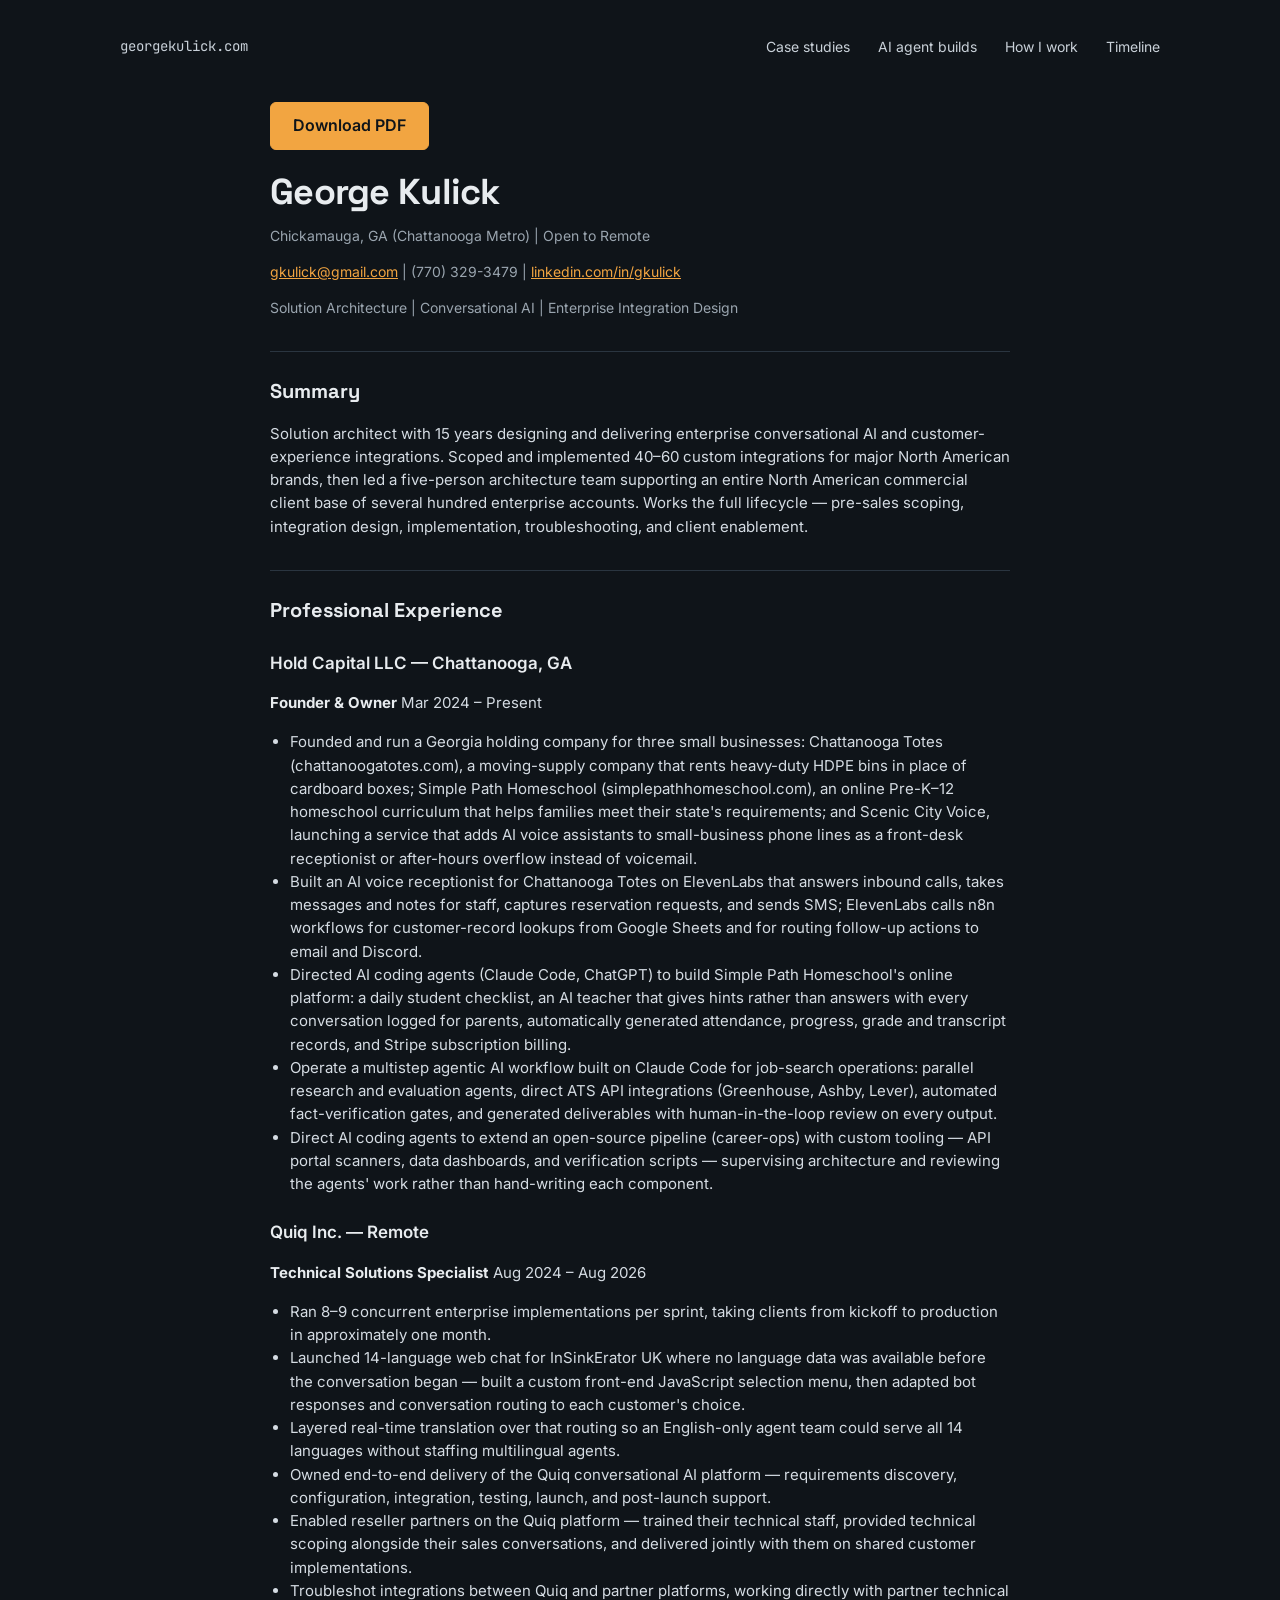
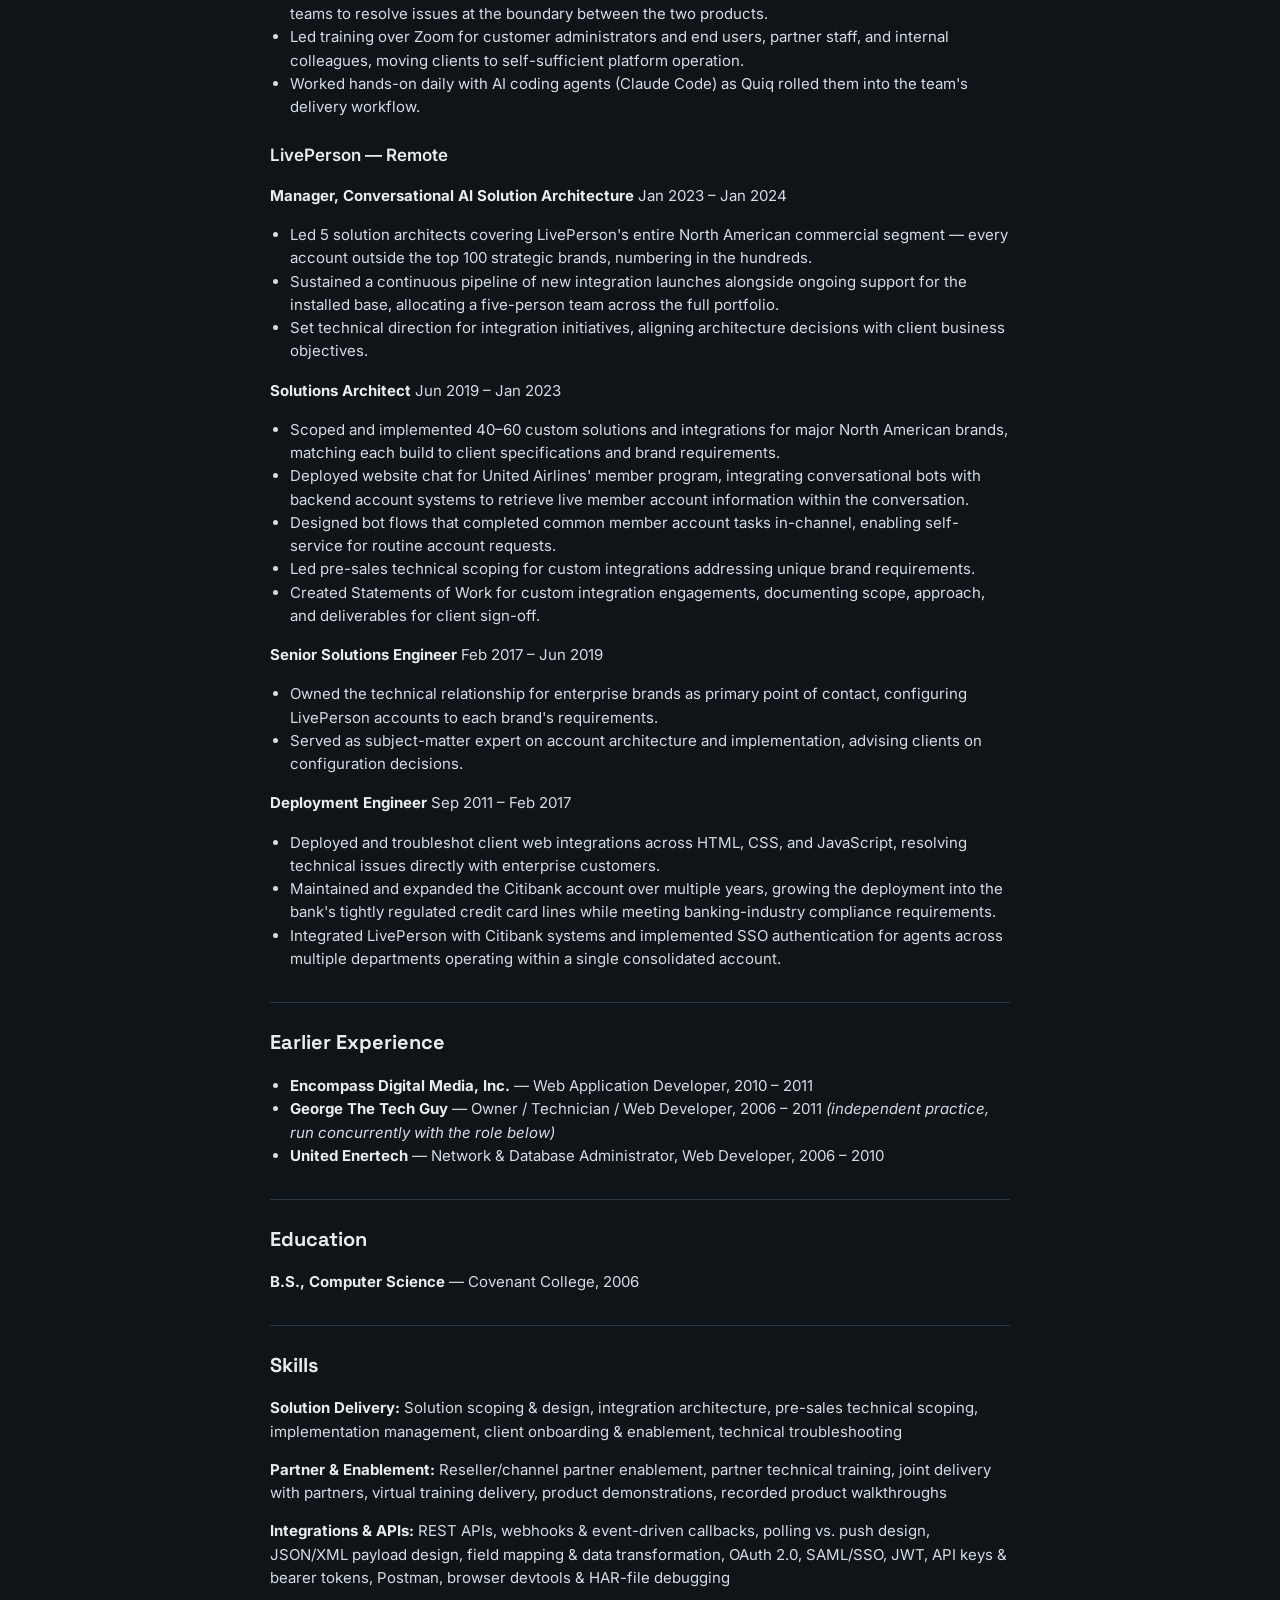
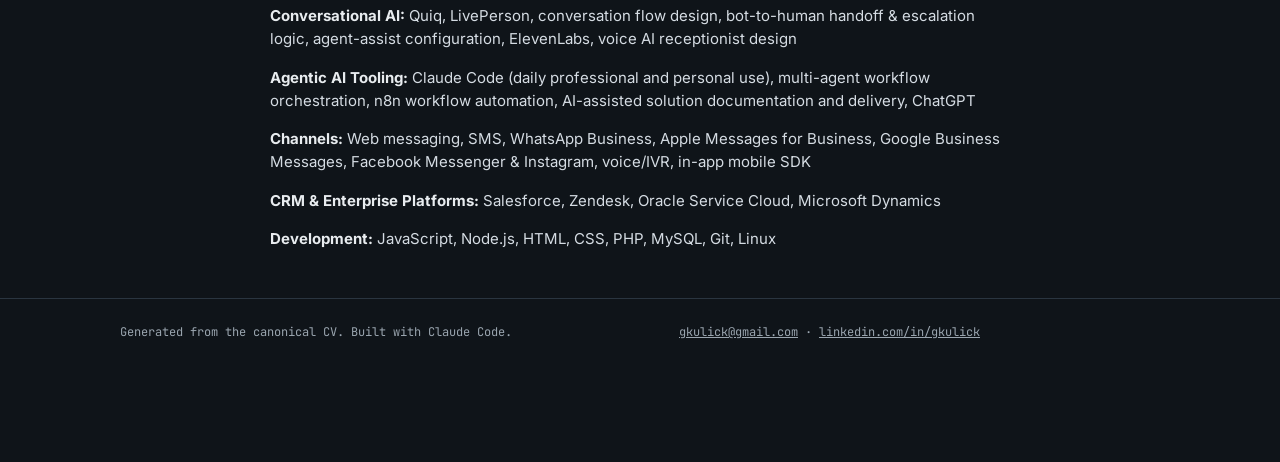
==== resume/index.html @ 10259d55 "Add Hold Capital LLC as the current role, with the voice receptionist project Replace the Independen" ====
<!doctype html>
<html lang="en">
<head>
<meta charset="utf-8">
<meta name="viewport" content="width=device-width, initial-scale=1">
<title>Resume · George Kulick</title>
<meta name="description" content="George Kulick, solution architect: 15 years of enterprise conversational AI delivery at LivePerson and Quiq.">
<link rel="canonical" href="https://georgekulick.com/resume/">
<meta property="og:title" content="Resume · George Kulick">
<meta property="og:description" content="George Kulick, solution architect: 15 years of enterprise conversational AI delivery at LivePerson and Quiq.">
<meta property="og:type" content="profile">
<meta property="og:url" content="https://georgekulick.com/resume/">
<meta property="og:image" content="https://georgekulick.com/assets/og.png?v=7d51dc6b">
<meta property="og:image:type" content="image/png">
<meta property="og:image:width" content="1200">
<meta property="og:image:height" content="630">
<meta property="og:image:alt" content="George Kulick, solution architect in conversational AI since 2011: I ship enterprise conversational AI.">
<meta property="og:site_name" content="georgekulick.com">
<meta property="og:locale" content="en_US">
<meta name="twitter:card" content="summary_large_image">
<meta name="twitter:title" content="Resume · George Kulick">
<meta name="twitter:description" content="George Kulick, solution architect: 15 years of enterprise conversational AI delivery at LivePerson and Quiq.">
<meta name="twitter:image" content="https://georgekulick.com/assets/og.png?v=7d51dc6b">
<link rel="icon" href="../assets/favicon.svg?v=3c2f743a" type="image/svg+xml">
<link rel="icon" href="../assets/favicon-32.png?v=13ada7cc" sizes="32x32" type="image/png">
<link rel="apple-touch-icon" href="../assets/apple-touch-icon.png?v=72ea4fac">
<link rel="preconnect" href="https://fonts.googleapis.com">
<link rel="stylesheet" href="https://fonts.googleapis.com/css2?family=Space+Grotesk:wght@500;700&family=Inter:wght@400;500;600&family=JetBrains+Mono:wght@400;500&display=swap">
<link rel="stylesheet" href="../styles.css?v=5ca0042d">
</head>
<body>
<a class="skip-link" href="#main">Skip to content</a>
<header class="wrap site-header">
  <a class="brand" href="../">georgekulick.com</a>
  <nav class="site-nav" aria-label="Primary">
    <a href="../#work">Case studies</a>
    <a href="../#agents">AI agent builds</a>
    <a href="../#how">How I work</a>
    <a href="../#timeline">Timeline</a>
  </nav>
</header>
<main id="main" class="wrap resume">
  <div class="actions" style="margin: 8px 0 24px">
    <a class="btn btn-primary" href="../assets/George_Kulick_Resume.pdf?v=0f6f19e2" download>Download PDF</a>
  </div>
<h1>George Kulick</h1>
<p class="contact">Chickamauga, GA (Chattanooga Metro)  |  Open to Remote</p>
<p class="contact"><a href="mailto:gkulick@gmail.com">gkulick@gmail.com</a>  |  (770) 329-3479  |  <a href="https://linkedin.com/in/gkulick">linkedin.com/in/gkulick</a></p>
<p class="contact">Solution Architecture  |  Conversational AI  |  Enterprise Integration Design</p>
<h2>Summary</h2>
<p>Solution architect with 15 years designing and delivering enterprise conversational AI and customer-experience integrations. Scoped and implemented 40–60 custom integrations for major North American brands, then led a five-person architecture team supporting an entire North American commercial client base of several hundred enterprise accounts. Works the full lifecycle — pre-sales scoping, integration design, implementation, troubleshooting, and client enablement.</p>
<h2>Professional Experience</h2>
<h3>Hold Capital LLC — Chattanooga, GA</h3>
<p><strong>Founder &amp; Owner</strong> Mar 2024 – Present</p>
<ul>
<li>Founded and run a Georgia holding company for three small businesses: Chattanooga Totes (chattanoogatotes.com), a moving-supply company that rents heavy-duty HDPE bins in place of cardboard boxes; Simple Path Homeschool (simplepathhomeschool.com), an online Pre-K–12 homeschool curriculum that helps families meet their state's requirements; and Scenic City Voice, launching a service that adds AI voice assistants to small-business phone lines as a front-desk receptionist or after-hours overflow instead of voicemail.</li>
<li>Built an AI voice receptionist for Chattanooga Totes on ElevenLabs that answers inbound calls, takes messages and notes for staff, captures reservation requests, and sends SMS; ElevenLabs calls n8n workflows for customer-record lookups from Google Sheets and for routing follow-up actions to email and Discord.</li>
<li>Directed AI coding agents (Claude Code, ChatGPT) to build Simple Path Homeschool's online platform: a daily student checklist, an AI teacher that gives hints rather than answers with every conversation logged for parents, automatically generated attendance, progress, grade and transcript records, and Stripe subscription billing.</li>
<li>Operate a multistep agentic AI workflow built on Claude Code for job-search operations: parallel research and evaluation agents, direct ATS API integrations (Greenhouse, Ashby, Lever), automated fact-verification gates, and generated deliverables with human-in-the-loop review on every output.</li>
<li>Direct AI coding agents to extend an open-source pipeline (career-ops) with custom tooling — API portal scanners, data dashboards, and verification scripts — supervising architecture and reviewing the agents' work rather than hand-writing each component.</li>
</ul>
<h3>Quiq Inc. — Remote</h3>
<p><strong>Technical Solutions Specialist</strong> Aug 2024 – Aug 2026</p>
<ul>
<li>Ran 8–9 concurrent enterprise implementations per sprint, taking clients from kickoff to production in approximately one month.</li>
<li>Launched 14-language web chat for InSinkErator UK where no language data was available before the conversation began — built a custom front-end JavaScript selection menu, then adapted bot responses and conversation routing to each customer's choice.</li>
<li>Layered real-time translation over that routing so an English-only agent team could serve all 14 languages without staffing multilingual agents.</li>
<li>Owned end-to-end delivery of the Quiq conversational AI platform — requirements discovery, configuration, integration, testing, launch, and post-launch support.</li>
<li>Enabled reseller partners on the Quiq platform — trained their technical staff, provided technical scoping alongside their sales conversations, and delivered jointly with them on shared customer implementations.</li>
<li>Troubleshot integrations between Quiq and partner platforms, working directly with partner technical teams to resolve issues at the boundary between the two products.</li>
<li>Led training over Zoom for customer administrators and end users, partner staff, and internal colleagues, moving clients to self-sufficient platform operation.</li>
<li>Worked hands-on daily with AI coding agents (Claude Code) as Quiq rolled them into the team's delivery workflow.</li>
</ul>
<h3>LivePerson — Remote</h3>
<p><strong>Manager, Conversational AI Solution Architecture</strong> Jan 2023 – Jan 2024</p>
<ul>
<li>Led 5 solution architects covering LivePerson's entire North American commercial segment — every account outside the top 100 strategic brands, numbering in the hundreds.</li>
<li>Sustained a continuous pipeline of new integration launches alongside ongoing support for the installed base, allocating a five-person team across the full portfolio.</li>
<li>Set technical direction for integration initiatives, aligning architecture decisions with client business objectives.</li>
</ul>
<p><strong>Solutions Architect</strong> Jun 2019 – Jan 2023</p>
<ul>
<li>Scoped and implemented 40–60 custom solutions and integrations for major North American brands, matching each build to client specifications and brand requirements.</li>
<li>Deployed website chat for United Airlines' member program, integrating conversational bots with backend account systems to retrieve live member account information within the conversation.</li>
<li>Designed bot flows that completed common member account tasks in-channel, enabling self-service for routine account requests.</li>
<li>Led pre-sales technical scoping for custom integrations addressing unique brand requirements.</li>
<li>Created Statements of Work for custom integration engagements, documenting scope, approach, and deliverables for client sign-off.</li>
</ul>
<p><strong>Senior Solutions Engineer</strong> Feb 2017 – Jun 2019</p>
<ul>
<li>Owned the technical relationship for enterprise brands as primary point of contact, configuring LivePerson accounts to each brand's requirements.</li>
<li>Served as subject-matter expert on account architecture and implementation, advising clients on configuration decisions.</li>
</ul>
<p><strong>Deployment Engineer</strong> Sep 2011 – Feb 2017</p>
<ul>
<li>Deployed and troubleshot client web integrations across HTML, CSS, and JavaScript, resolving technical issues directly with enterprise customers.</li>
<li>Maintained and expanded the Citibank account over multiple years, growing the deployment into the bank's tightly regulated credit card lines while meeting banking-industry compliance requirements.</li>
<li>Integrated LivePerson with Citibank systems and implemented SSO authentication for agents across multiple departments operating within a single consolidated account.</li>
</ul>
<h2>Earlier Experience</h2>
<ul>
<li><strong>Encompass Digital Media, Inc.</strong> — Web Application Developer, 2010 – 2011</li>
<li><strong>George The Tech Guy</strong> — Owner / Technician / Web Developer, 2006 – 2011 <em>(independent practice, run concurrently with the role below)</em></li>
<li><strong>United Enertech</strong> — Network &amp; Database Administrator, Web Developer, 2006 – 2010</li>
</ul>
<h2>Education</h2>
<p><strong>B.S., Computer Science</strong> — Covenant College, 2006</p>
<h2>Skills</h2>
<p><strong>Solution Delivery:</strong> Solution scoping &amp; design, integration architecture, pre-sales technical scoping, implementation management, client onboarding &amp; enablement, technical troubleshooting</p>
<p><strong>Partner &amp; Enablement:</strong> Reseller/channel partner enablement, partner technical training, joint delivery with partners, virtual training delivery, product demonstrations, recorded product walkthroughs</p>
<p><strong>Integrations &amp; APIs:</strong> REST APIs, webhooks &amp; event-driven callbacks, polling vs. push design, JSON/XML payload design, field mapping &amp; data transformation, OAuth 2.0, SAML/SSO, JWT, API keys &amp; bearer tokens, Postman, browser devtools &amp; HAR-file debugging</p>
<p><strong>Conversational AI:</strong> Quiq, LivePerson, conversation flow design, bot-to-human handoff &amp; escalation logic, agent-assist configuration, ElevenLabs, voice AI receptionist design</p>
<p><strong>Agentic AI Tooling:</strong> Claude Code (daily professional and personal use), multi-agent workflow orchestration, n8n workflow automation, AI-assisted solution documentation and delivery, ChatGPT</p>
<p><strong>Channels:</strong> Web messaging, SMS, WhatsApp Business, Apple Messages for Business, Google Business Messages, Facebook Messenger &amp; Instagram, voice/IVR, in-app mobile SDK</p>
<p><strong>CRM &amp; Enterprise Platforms:</strong> Salesforce, Zendesk, Oracle Service Cloud, Microsoft Dynamics</p>
<p><strong>Development:</strong> JavaScript, Node.js, HTML, CSS, PHP, MySQL, Git, Linux</p>
</main>
<footer class="site-footer"><div class="wrap">
  <div>Generated from the canonical CV. Built with Claude Code.</div>
  <div><a href="mailto:gkulick@gmail.com">gkulick@gmail.com</a> · <a href="https://linkedin.com/in/gkulick">linkedin.com/in/gkulick</a></div>
</div></footer>
</body>
</html>
---- styles.css ----
/* George Kulick portfolio — design tokens from the approved Hybrid artboard */
:root {
  --ground: #0F1419;
  --surface: #161D25;
  --line: #2A3540;
  --line-strong: #4A5661;
  --connector: #6B7784;
  --text: #E8ECEF;
  --text-2: #D5DCE3;
  --text-3: #B8C2CC;
  --muted: #9AA5AF;
  --accent: #F2A541;
  --accent-hover: #FFC46B;
  --font-body: Inter, system-ui, -apple-system, "Segoe UI", sans-serif;
  --font-display: "Space Grotesk", var(--font-body);
  --font-mono: "JetBrains Mono", ui-monospace, SFMono-Regular, Menlo, monospace;
  --max: 1120px;
  --pad: 40px;
}

*, *::before, *::after { box-sizing: border-box; }
html { scroll-behavior: smooth; }
@media (prefers-reduced-motion: reduce) { html { scroll-behavior: auto; } }

body {
  margin: 0;
  background: var(--ground);
  color: var(--text);
  font-family: var(--font-body);
  line-height: 1.55;
  -webkit-font-smoothing: antialiased;
  /* keep the bottom-right assistant launcher clear of the last content */
  padding-bottom: 96px;
}

a { color: var(--accent); }
a:hover { color: var(--accent-hover); }
a:focus-visible, button:focus-visible { outline: 2px solid var(--accent); outline-offset: 3px; }

.skip-link {
  position: absolute; left: 16px; top: -48px;
  background: var(--accent); color: var(--ground); padding: 10px 14px; border-radius: 6px;
  font-weight: 600; text-decoration: none; z-index: 100;
}
.skip-link:focus { top: 16px; }

.wrap { max-width: var(--max); margin: 0 auto; padding-left: var(--pad); padding-right: var(--pad); }

/* header */
.site-header { display: flex; justify-content: space-between; align-items: center; gap: 24px; flex-wrap: wrap; padding-top: 28px; padding-bottom: 28px; }
.brand { font-family: var(--font-mono); font-size: 14px; color: #C9D1D9; text-decoration: none; }
.site-nav { display: flex; gap: 28px; flex-wrap: wrap; font-size: 14px; }
.site-nav a { color: #C9D1D9; text-decoration: none; padding: 8px 0; }
.site-nav a:hover { color: var(--text); }

/* type */
.hero-id { display: flex; flex-direction: column; gap: 8px; }
.hero-name { margin: 0; font-family: var(--font-display); font-weight: 700; font-size: 22px; line-height: 1.2; letter-spacing: -.01em; color: var(--text); }
.footer-bio { flex-basis: 100%; max-width: 78ch; line-height: 1.7; }
.eyebrow { margin: 0; font-family: var(--font-mono); font-size: 13px; letter-spacing: .08em; color: var(--accent); }
h1 { margin: 0; font-family: var(--font-display); font-weight: 700; font-size: clamp(36px, 5vw, 56px); line-height: 1.05; letter-spacing: -.02em; text-wrap: pretty; }
h2 { margin: 0; font-family: var(--font-display); font-weight: 700; font-size: 26px; }
h3 { margin: 0; font-weight: 600; font-size: 17px; }
.lede { margin: 0; font-size: 18px; line-height: 1.6; color: var(--text-3); max-width: 52ch; text-wrap: pretty; }
.meta { margin: 0; font-family: var(--font-mono); font-size: 13px; color: var(--muted); line-height: 1.8; }
.label { font-size: 12px; letter-spacing: .08em; text-transform: uppercase; color: var(--muted); }
.mono { font-family: var(--font-mono); font-size: 12px; color: var(--muted); }

/* buttons */
.btn { display: inline-flex; align-items: center; height: 48px; padding: 0 22px; border-radius: 6px; font-weight: 500; text-decoration: none; border: 1px solid var(--line-strong); color: var(--text); }
.btn:hover { color: var(--text); border-color: var(--connector); }
.btn-primary { background: var(--accent); color: var(--ground); font-weight: 600; border-color: var(--accent); }
.btn-primary:hover { background: var(--accent-hover); color: var(--ground); border-color: var(--accent-hover); }
.actions { display: flex; gap: 12px; flex-wrap: wrap; }

/* sections */
.section { padding-top: 48px; padding-bottom: 24px; display: flex; flex-direction: column; gap: 20px; }
.section-head { display: flex; justify-content: space-between; align-items: baseline; gap: 16px; flex-wrap: wrap; border-top: 1px solid var(--line); padding-top: 32px; }
.section-head .hint { font-size: 13px; color: var(--muted); }

/* hero */
.hero { padding-top: 56px; padding-bottom: 80px; display: grid; grid-template-columns: repeat(auto-fit, minmax(min(440px, 100%), 1fr)); gap: 56px; align-items: center; }
.hero-copy { display: flex; flex-direction: column; gap: 24px; }
.panel { border: 1px solid var(--line); border-radius: 10px; padding: 28px; background: var(--surface); display: flex; flex-direction: column; gap: 18px; }
.flow { display: flex; flex-direction: column; gap: 10px; }
.flow-row { display: flex; align-items: center; gap: 10px; }
.node { flex: 1; border: 1px solid var(--line-strong); border-radius: 6px; padding: 12px 14px; font-size: 14px; font-weight: 500; }
.node-accent { border-color: var(--accent); }
.h-link { width: 18px; height: 1px; background: var(--connector); flex: none; }
.v-link { width: 1px; height: 18px; background: var(--connector); }
.flow-turn { display: flex; justify-content: flex-end; padding-right: calc(50% - 14px); }
.stats { display: grid; grid-template-columns: repeat(3, minmax(0, 1fr)); gap: 12px; border-top: 1px solid var(--line); padding-top: 18px; }
.stat-n { font-family: var(--font-display); font-size: 28px; font-weight: 700; }
.stat-l { font-size: 12px; color: var(--muted); }

/* case studies */
.case { border: 1px solid var(--line); border-radius: 8px; overflow: hidden; background: var(--surface); }
.case-head { padding: 16px 24px; border-bottom: 1px solid var(--line); display: flex; justify-content: space-between; gap: 16px; flex-wrap: wrap; }
.case-head .where { font-size: 13px; color: var(--muted); }
.case-grid { display: grid; grid-template-columns: repeat(auto-fit, minmax(min(240px, 100%), 1fr)); }
.cell { padding: 20px 24px; border-right: 1px solid var(--line); display: flex; flex-direction: column; gap: 6px; font-size: 14px; color: var(--text-2); }
.cell:last-child { border-right: 0; }
@media (max-width: 1060px) { .cell { border-right: 0; border-bottom: 1px solid var(--line); } .cell:last-child { border-bottom: 0; } }
.stack { display: flex; flex-direction: column; gap: 8px; }
.stack .node { padding: 6px 10px; font-size: 13px; font-weight: 400; border-radius: 4px; color: var(--text); }
.stack .v-link { height: 10px; margin-left: 16px; }

/* AI builds */
.cards { display: grid; grid-template-columns: repeat(auto-fit, minmax(min(320px, 100%), 1fr)); gap: 16px; }
.card { border: 1px solid var(--line); border-radius: 8px; padding: 24px; background: var(--surface); display: flex; flex-direction: column; gap: 12px; }
.card p { margin: 0; font-size: 14px; color: var(--text-3); }
.card-list { margin: 0; padding-left: 18px; font-size: 14px; color: var(--text-3); display: flex; flex-direction: column; gap: 6px; }
.card-list li { padding-left: 2px; }
.card-list li::marker { color: var(--accent); }
.card h3 { font-size: 18px; line-height: 1.3; }
.shot { aspect-ratio: 16 / 9; border: 1px solid var(--line-strong); border-radius: 6px; overflow: hidden; background: #0B1015; display: flex; align-items: center; justify-content: center; color: var(--muted); font-family: var(--font-mono); font-size: 12px; }
.shot img { width: 100%; height: 100%; object-fit: cover; display: block; }
.split { display: grid; grid-template-columns: repeat(2, minmax(0, 1fr)); gap: 10px; font-size: 13px; color: var(--text-2); border-top: 1px solid var(--line); padding-top: 12px; }
.split .label { font-size: 11px; margin-bottom: 4px; display: block; }

/* principles */
.principles { display: grid; grid-template-columns: repeat(auto-fit, minmax(min(240px, 100%), 1fr)); gap: 24px; }
.principle { display: flex; flex-direction: column; gap: 8px; }
.principle .n { font-family: var(--font-mono); font-size: 12px; color: var(--accent); }
.principle .t { font-weight: 600; font-size: 15px; }
.principle p { margin: 0; font-size: 14px; color: var(--text-3); }

/* timeline */
.timeline { list-style: none; margin: 0; padding: 0; display: grid; grid-template-columns: repeat(auto-fit, minmax(min(170px, 100%), 1fr)); gap: 12px; }
.timeline li { border-top: 1px solid var(--line-strong); padding-top: 12px; display: flex; flex-direction: column; gap: 4px; }
.timeline li.now { border-top-color: var(--accent); }
.timeline .role { font-weight: 600; font-size: 14px; }
.timeline .org { font-size: 13px; color: var(--text-3); }
.hold-note { margin: 0; font-size: 14px; color: var(--text-3); max-width: 80ch; }

/* resume block */
.resume-block { border: 1px solid var(--line); border-radius: 8px; padding: 24px; background: var(--surface); display: flex; justify-content: space-between; align-items: center; gap: 16px; flex-wrap: wrap; }
.resume-block p { margin: 0; font-size: 14px; color: var(--text-3); max-width: 60ch; }

/* footer */
.site-footer { border-top: 1px solid var(--line); color: var(--muted); margin-top: 48px; }
.site-footer .wrap { padding-top: 24px; padding-bottom: 24px; padding-right: 220px; display: flex; justify-content: space-between; gap: 16px; flex-wrap: wrap; font-family: var(--font-mono); font-size: 12px; }
.site-footer a { color: var(--muted); }

/* resume page */
.resume { max-width: 820px; }
.resume h1 { font-size: 36px; }
.resume h2 { font-size: 20px; border-top: 1px solid var(--line); padding-top: 24px; margin-top: 32px; }
.resume h3 { font-size: 17px; margin-top: 24px; }
.resume p, .resume li { color: var(--text-2); font-size: 15px; }
.resume ul { padding-left: 20px; }
.resume strong { color: var(--text); }
.resume .contact { color: var(--muted); font-size: 14px; }

@media (max-width: 640px) {
  :root { --pad: 20px; }
  .site-footer .wrap { padding-right: 20px; padding-bottom: 100px; }
  .stats { grid-template-columns: 1fr; }
}

/* print: the resume page becomes a light, letter-sized document */
@media print {
  :root { --ground: #FFFFFF; --surface: #FFFFFF; --line: #D1D5DB; --line-strong: #9CA3AF; --text: #111827; --text-2: #1F2937; --text-3: #374151; --muted: #4B5563; --accent: #B45309; }
  body { padding-bottom: 0; font-size: 9.2pt; line-height: 1.3; }
  .skip-link, .site-header, .site-footer, .actions, elevenlabs-convai { display: none !important; }
  .resume { max-width: none; }
  .resume h1 { font-size: 18pt; margin-bottom: 2pt; }
  .resume h2 { font-size: 11pt; margin-top: 7pt; padding-top: 5pt; break-after: avoid; }
  .resume h3 { font-size: 10pt; margin-top: 6pt; margin-bottom: 0; break-after: avoid; }
  .resume p, .resume li { font-size: 9.2pt; line-height: 1.3; margin: 2pt 0; }
  .resume ul { margin: 2pt 0; padding-left: 14pt; }
  .resume .contact { font-size: 9pt; margin: 1pt 0; }
  a { color: inherit; text-decoration: none; }
  @page { size: letter; margin: 0.45in 0.55in; }
}

/* waveform audio player (AI builds → Jarvis card) */
.player { display: flex; min-width: 0; max-width: 100%; align-items: center; gap: 14px; padding: 16px 18px; min-height: 96px; border: 1px solid var(--line-strong); border-radius: 6px; background: #0B1015; }
.player .play { flex: none; width: 48px; height: 48px; border-radius: 50%; border: 0; background: var(--accent); color: var(--ground); display: inline-flex; align-items: center; justify-content: center; cursor: pointer; }
.player .play:hover { background: var(--accent-hover); }
.player .play svg { width: 20px; height: 20px; display: block; }
.player .play .icon-pause { display: none; }
.player.playing .play .icon-play { display: none; }
.player.playing .play .icon-pause { display: block; }
.player .wave { flex: 1 1 0; min-width: 0; height: 56px; display: flex; align-items: center; gap: 2px; cursor: pointer; border-radius: 4px; }
.player .wave:focus-visible { outline: 2px solid var(--accent); outline-offset: 4px; }
.player .bar { flex: 1 1 0; min-width: 0; min-height: 3px; border-radius: 1px; background: var(--line-strong); transition: background .12s linear; }
.player .bar.on { background: var(--accent); }
.player .time { flex: none; font-family: var(--font-mono); font-size: 12px; color: var(--muted); white-space: nowrap; }
.player-caption { font-size: 12px; color: var(--muted); margin: 6px 0 0; }
@media (max-width: 640px) { .player { padding: 12px; gap: 10px; } .player .time { min-height: 0; min-width: 0; font-size: 11px; } }

/* ---- project showcase (reusable modal, assets/showcase.js) ---- */
.card { position: relative; }
.card-actions { margin-top: auto; padding-top: 6px; }
.btn-explore { height: 40px; padding: 0 16px; font-size: 14px; background: transparent; cursor: pointer; font-family: var(--font-body); }
.btn-explore::after { content: "\2192"; margin-left: 8px; }
html.modal-open { overflow: hidden; }

dialog.showcase, dialog.lightbox { border: 1px solid var(--line-strong); border-radius: 12px; background: var(--ground); color: var(--text); padding: 0; margin: auto; max-height: 92vh; overflow: hidden; }
dialog.showcase { width: min(88vw, 1320px); overflow-y: auto; overscroll-behavior: contain; }
dialog.showcase::backdrop, dialog.lightbox::backdrop { background: rgba(5, 8, 12, .82); backdrop-filter: blur(2px); }
@media (prefers-reduced-motion: no-preference) {
  dialog.showcase[open], dialog.lightbox[open] { animation: sc-in .18s ease-out; }
  @keyframes sc-in { from { opacity: 0; transform: translateY(8px); } to { opacity: 1; transform: none; } }
}

.sc-head { position: sticky; top: 0; z-index: 2; display: flex; justify-content: space-between; align-items: flex-start; gap: 24px; padding: 28px 32px 20px; background: var(--ground); border-bottom: 1px solid var(--line); }
.sc-head-text { display: flex; flex-direction: column; gap: 8px; min-width: 0; }
.sc-eyebrow { color: var(--accent); letter-spacing: .08em; font-size: 12px; }
.sc-title { font-size: 28px; }
.sc-subtitle { margin: 0; font-size: 16px; color: var(--text-3); max-width: 70ch; text-wrap: pretty; }
.sc-close { flex: none; width: 44px; height: 44px; border-radius: 50%; border: 1px solid var(--line-strong); background: var(--surface); color: var(--text); font-size: 26px; line-height: 1; cursor: pointer; }
.sc-close:hover { border-color: var(--connector); }

.sc-body { display: flex; flex-direction: column; gap: 28px; padding: 24px 32px 36px; }
.sc-badges { list-style: none; margin: 0; padding: 0; display: flex; flex-wrap: wrap; gap: 8px; }
.sc-badges li { font-family: var(--font-mono); font-size: 12px; color: var(--text-2); border: 1px solid var(--line-strong); border-radius: 999px; padding: 5px 12px; }

/* gallery */
.sc-gallery { display: flex; flex-direction: column; gap: 12px; }
.sc-tabs { display: flex; gap: 4px; border-bottom: 1px solid var(--line); }
.sc-tab { appearance: none; background: none; border: 0; border-bottom: 2px solid transparent; margin-bottom: -1px; padding: 10px 14px; color: var(--muted); font: 500 14px var(--font-body); cursor: pointer; }
.sc-tab:hover { color: var(--text); }
.sc-tab[aria-selected="true"] { color: var(--text); border-bottom-color: var(--accent); }
.sc-panel { display: flex; flex-direction: column; gap: 10px; }
.sc-figure { margin: 0; aspect-ratio: 16 / 9; border: 1px solid var(--line); border-radius: 8px; overflow: hidden; background: #0F1419; display: flex; align-items: center; justify-content: center; }
.sc-figure svg, .sc-figure img, .lb-figure svg, .lb-figure img { width: 100%; height: 100%; display: block; }
.sc-caption { font-size: 13px; color: var(--muted); }
.sc-controls { display: flex; align-items: center; gap: 10px; }
.sc-nav { width: 40px; height: 40px; border-radius: 6px; border: 1px solid var(--line-strong); background: var(--surface); color: var(--text); font-size: 18px; cursor: pointer; }
.sc-nav:hover { border-color: var(--connector); }
.sc-counter { min-width: 48px; text-align: center; }
.sc-enlarge { margin-left: auto; height: 40px; padding: 0 16px; font-size: 14px; background: transparent; cursor: pointer; font-family: var(--font-body); }
.sc-loading { padding: 24px; }

/* screenshots */
.sc-shots { display: grid; grid-template-columns: repeat(auto-fit, minmax(min(300px, 100%), 1fr)); gap: 14px; }
.sc-shot { margin: 0; display: flex; flex-direction: column; gap: 6px; }
.sc-shot img { width: 100%; height: auto; aspect-ratio: 16 / 9; object-fit: cover; border: 1px solid var(--line-strong); border-radius: 6px; display: block; }
.sc-shot figcaption { font-size: 13px; color: var(--muted); }

/* text sections */
.sc-sections { display: grid; grid-template-columns: repeat(auto-fit, minmax(min(380px, 100%), 1fr)); gap: 24px 36px; }
.sc-section { display: flex; flex-direction: column; gap: 10px; min-width: 0; }
.sc-section h3 { font-size: 15px; letter-spacing: .02em; color: var(--accent); }
.sc-section p { margin: 0; font-size: 15px; line-height: 1.6; color: var(--text-2); }
.sc-section .card-list { font-size: 14.5px; line-height: 1.55; }
.sc-split { border-top: 1px solid var(--line); padding-top: 18px; font-size: 14px; }
.sc-credit { margin: 0; font-size: 13px; color: var(--muted); }
.sc-links { padding-top: 4px; }

/* lightbox */
dialog.lightbox { width: min(96vw, calc(92vh * 16 / 9), 1632px); background: #0F1419; padding: 16px; }
/* raster images never render above their natural pixel size (no upscaling, no blur) */
dialog.lightbox.is-image { width: fit-content; max-width: 96vw; }
.lb-figure.lb-img { aspect-ratio: auto; width: auto; max-width: 100%; }
.lb-figure.lb-img img { width: auto; height: auto; max-width: 100%; max-height: 82vh; margin: 0 auto; }
.lb-figure { margin: 0; aspect-ratio: 16 / 9; width: 100%; }
.lb-caption { margin: 10px 0 0; text-align: center; }
dialog.lightbox .sc-close { position: absolute; top: 12px; right: 12px; z-index: 2; }

@media (max-width: 720px) {
  dialog.showcase { width: 100vw; max-width: 100vw; height: 100dvh; max-height: 100dvh; border: 0; border-radius: 0; margin: 0; }
  .sc-head { position: static; padding: 18px 64px 14px 18px; }
  dialog.showcase .sc-close { position: fixed; top: 10px; right: 10px; z-index: 3; }
  .sc-title { font-size: 22px; }
  .sc-body { padding: 16px 18px 28px; gap: 22px; }
  .sc-tabs { overflow-x: auto; }
  .sc-tab { white-space: nowrap; padding: 10px 10px; }
  .sc-enlarge { display: none; }
}

/* compact cards: one-line designed/wrote, zoomable media */
.card-split { margin: 0; border-top: 1px solid var(--line); padding-top: 10px; font-size: 13px; line-height: 1.5; color: var(--text-3); }
.card-split b { font-weight: 600; color: var(--text); }
.zoom { all: unset; display: block; width: 100%; height: 100%; cursor: zoom-in; }
.zoom:focus-visible { outline: 2px solid var(--accent); outline-offset: 3px; }
.zoom img { width: 100%; height: 100%; object-fit: cover; display: block; }
.sc-shot .zoom img { height: auto; aspect-ratio: 16 / 9; border: 1px solid var(--line-strong); border-radius: 6px; }
.lb-figure img { display: block; border-radius: 6px; }
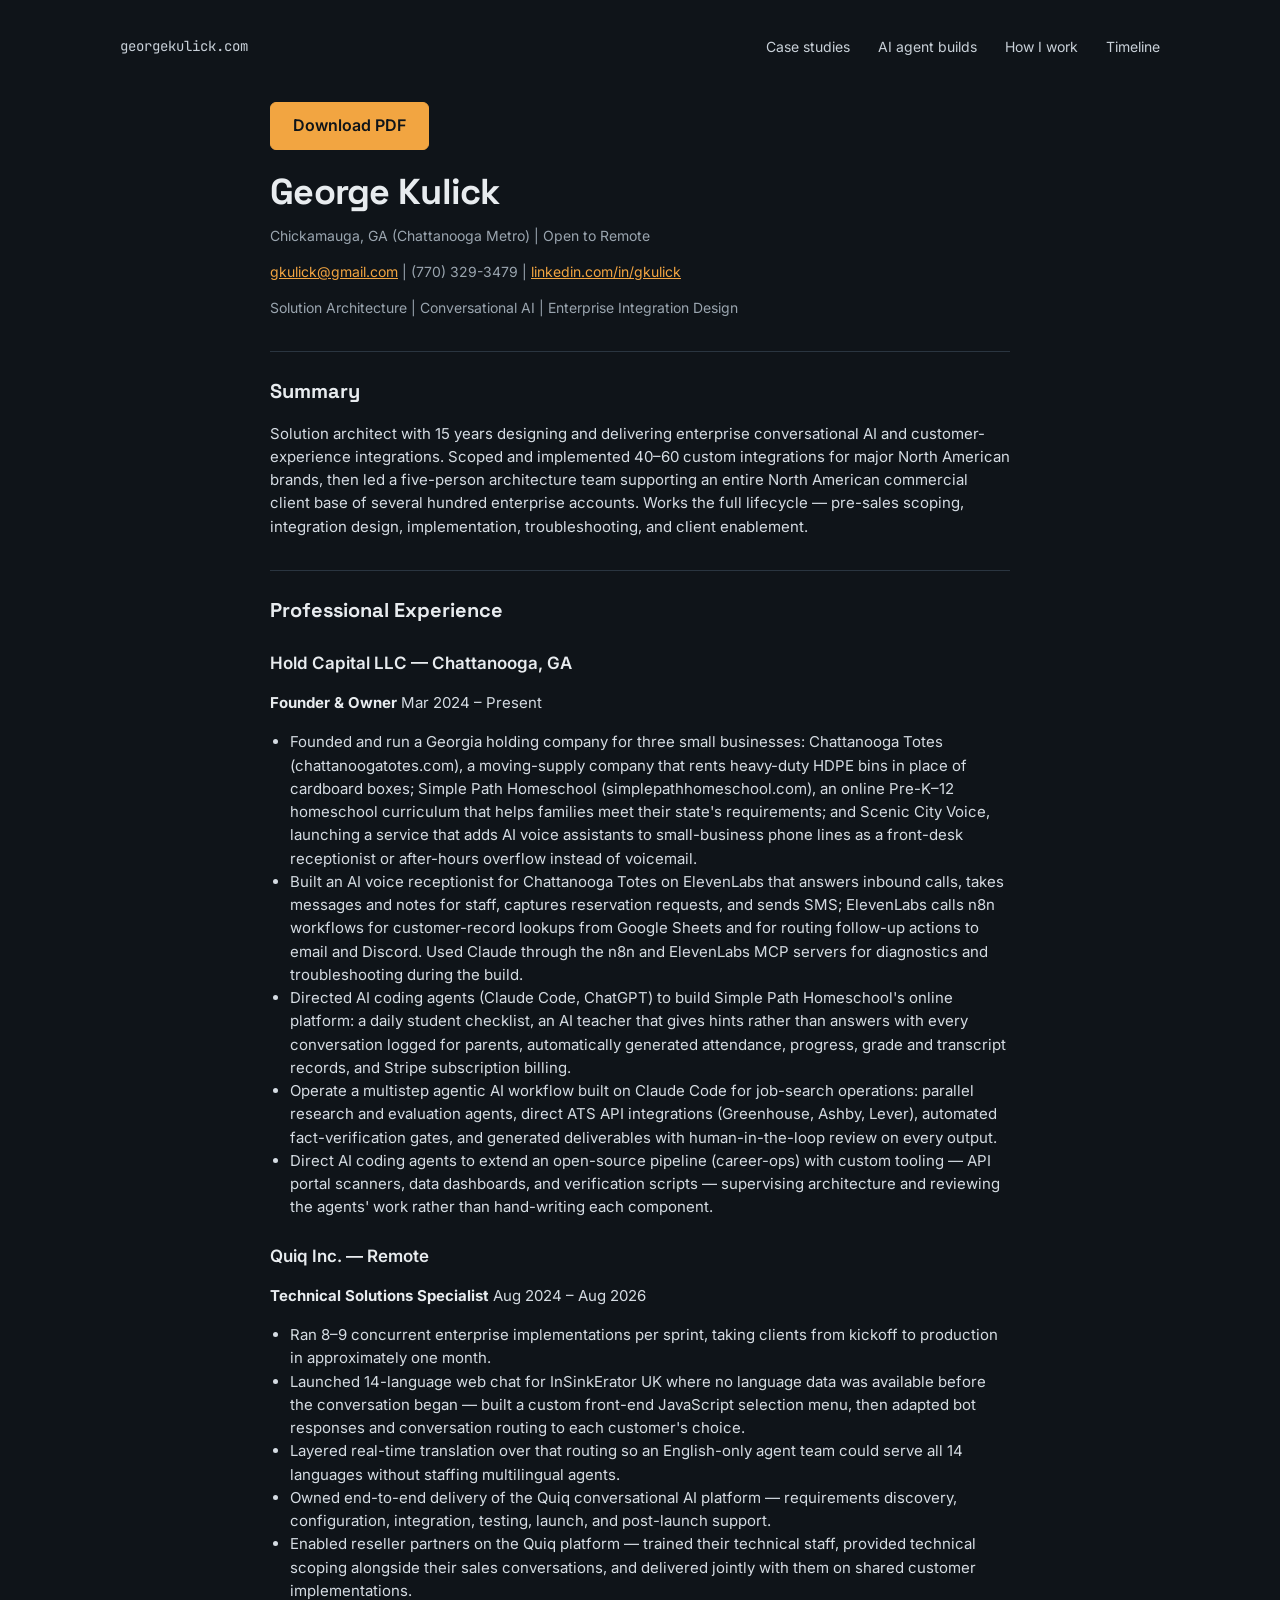
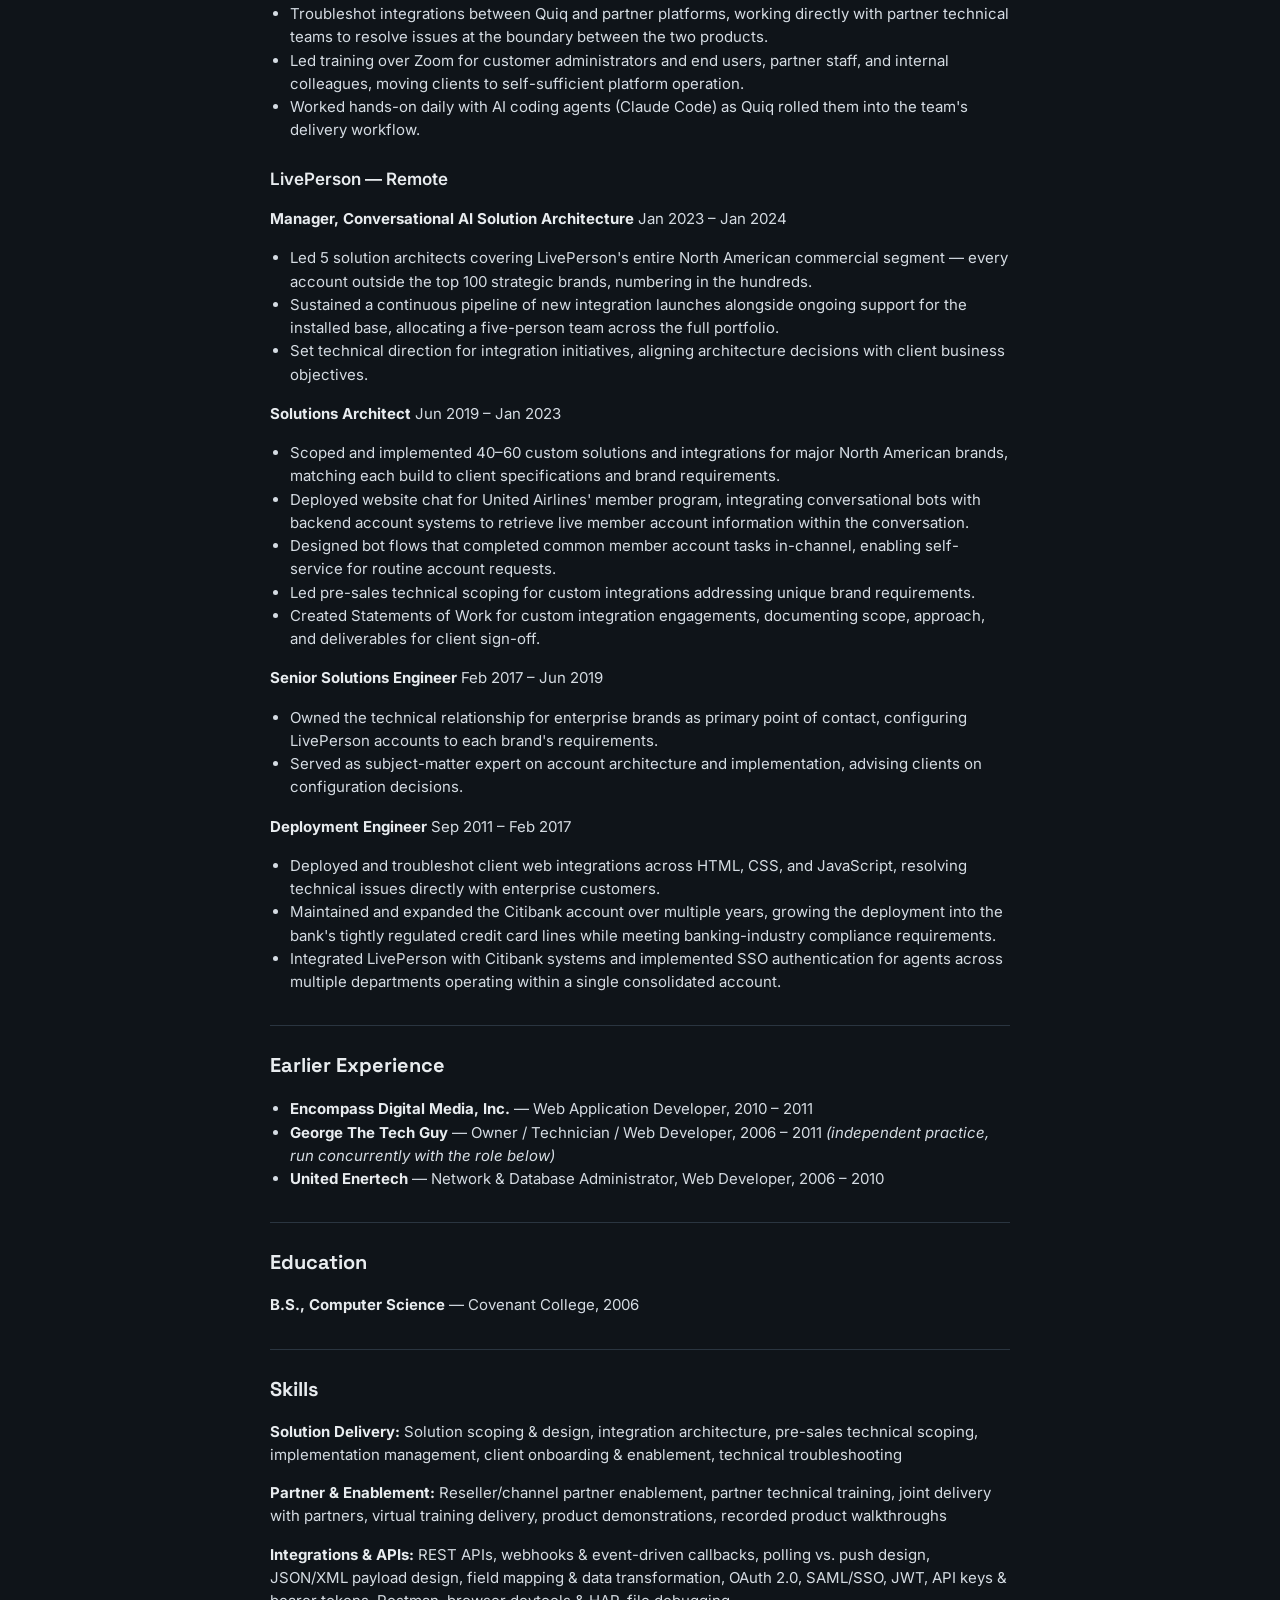
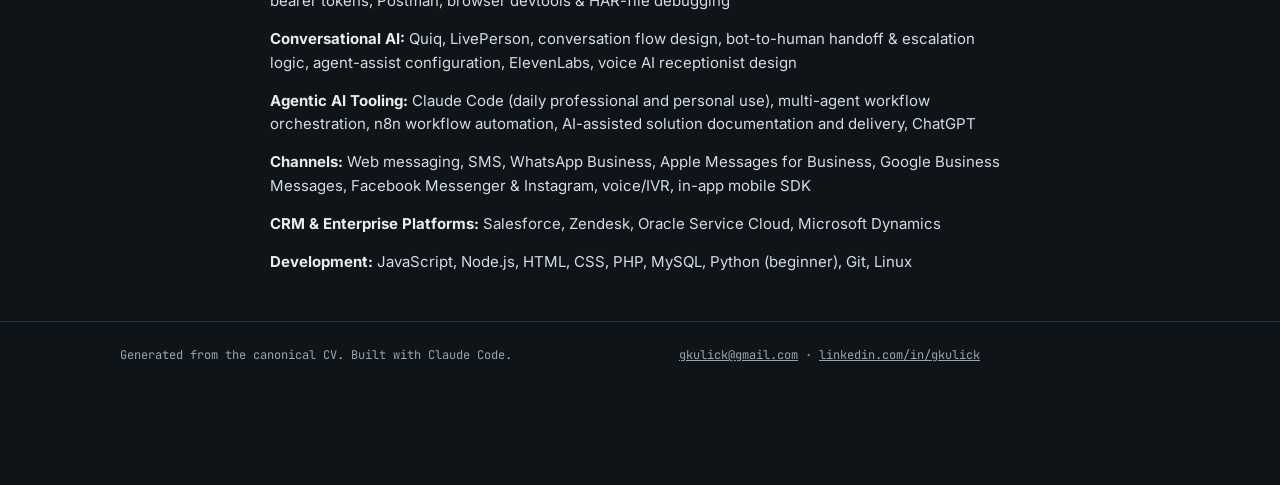
==== commit 898237de: "Note MCP troubleshooting on the voice receptionist card The card and its Explore panel now say Claud" ====
--- a/resume/index.html
+++ b/resume/index.html
@@ -41,7 +41,7 @@
 </header>
 <main id="main" class="wrap resume">
   <div class="actions" style="margin: 8px 0 24px">
-    <a class="btn btn-primary" href="../assets/George_Kulick_Resume.pdf?v=0f6f19e2" download>Download PDF</a>
+    <a class="btn btn-primary" href="../assets/George_Kulick_Resume.pdf?v=66c2adc3" download>Download PDF</a>
   </div>
 <h1>George Kulick</h1>
 <p class="contact">Chickamauga, GA (Chattanooga Metro)  |  Open to Remote</p>
@@ -54,7 +54,7 @@
 <p><strong>Founder &amp; Owner</strong> Mar 2024 – Present</p>
 <ul>
 <li>Founded and run a Georgia holding company for three small businesses: Chattanooga Totes (chattanoogatotes.com), a moving-supply company that rents heavy-duty HDPE bins in place of cardboard boxes; Simple Path Homeschool (simplepathhomeschool.com), an online Pre-K–12 homeschool curriculum that helps families meet their state's requirements; and Scenic City Voice, launching a service that adds AI voice assistants to small-business phone lines as a front-desk receptionist or after-hours overflow instead of voicemail.</li>
-<li>Built an AI voice receptionist for Chattanooga Totes on ElevenLabs that answers inbound calls, takes messages and notes for staff, captures reservation requests, and sends SMS; ElevenLabs calls n8n workflows for customer-record lookups from Google Sheets and for routing follow-up actions to email and Discord.</li>
+<li>Built an AI voice receptionist for Chattanooga Totes on ElevenLabs that answers inbound calls, takes messages and notes for staff, captures reservation requests, and sends SMS; ElevenLabs calls n8n workflows for customer-record lookups from Google Sheets and for routing follow-up actions to email and Discord. Used Claude through the n8n and ElevenLabs MCP servers for diagnostics and troubleshooting during the build.</li>
 <li>Directed AI coding agents (Claude Code, ChatGPT) to build Simple Path Homeschool's online platform: a daily student checklist, an AI teacher that gives hints rather than answers with every conversation logged for parents, automatically generated attendance, progress, grade and transcript records, and Stripe subscription billing.</li>
 <li>Operate a multistep agentic AI workflow built on Claude Code for job-search operations: parallel research and evaluation agents, direct ATS API integrations (Greenhouse, Ashby, Lever), automated fact-verification gates, and generated deliverables with human-in-the-loop review on every output.</li>
 <li>Direct AI coding agents to extend an open-source pipeline (career-ops) with custom tooling — API portal scanners, data dashboards, and verification scripts — supervising architecture and reviewing the agents' work rather than hand-writing each component.</li>
@@ -113,7 +113,7 @@
 <p><strong>Agentic AI Tooling:</strong> Claude Code (daily professional and personal use), multi-agent workflow orchestration, n8n workflow automation, AI-assisted solution documentation and delivery, ChatGPT</p>
 <p><strong>Channels:</strong> Web messaging, SMS, WhatsApp Business, Apple Messages for Business, Google Business Messages, Facebook Messenger &amp; Instagram, voice/IVR, in-app mobile SDK</p>
 <p><strong>CRM &amp; Enterprise Platforms:</strong> Salesforce, Zendesk, Oracle Service Cloud, Microsoft Dynamics</p>
-<p><strong>Development:</strong> JavaScript, Node.js, HTML, CSS, PHP, MySQL, Git, Linux</p>
+<p><strong>Development:</strong> JavaScript, Node.js, HTML, CSS, PHP, MySQL, Python (beginner), Git, Linux</p>
 </main>
 <footer class="site-footer"><div class="wrap">
   <div>Generated from the canonical CV. Built with Claude Code.</div>
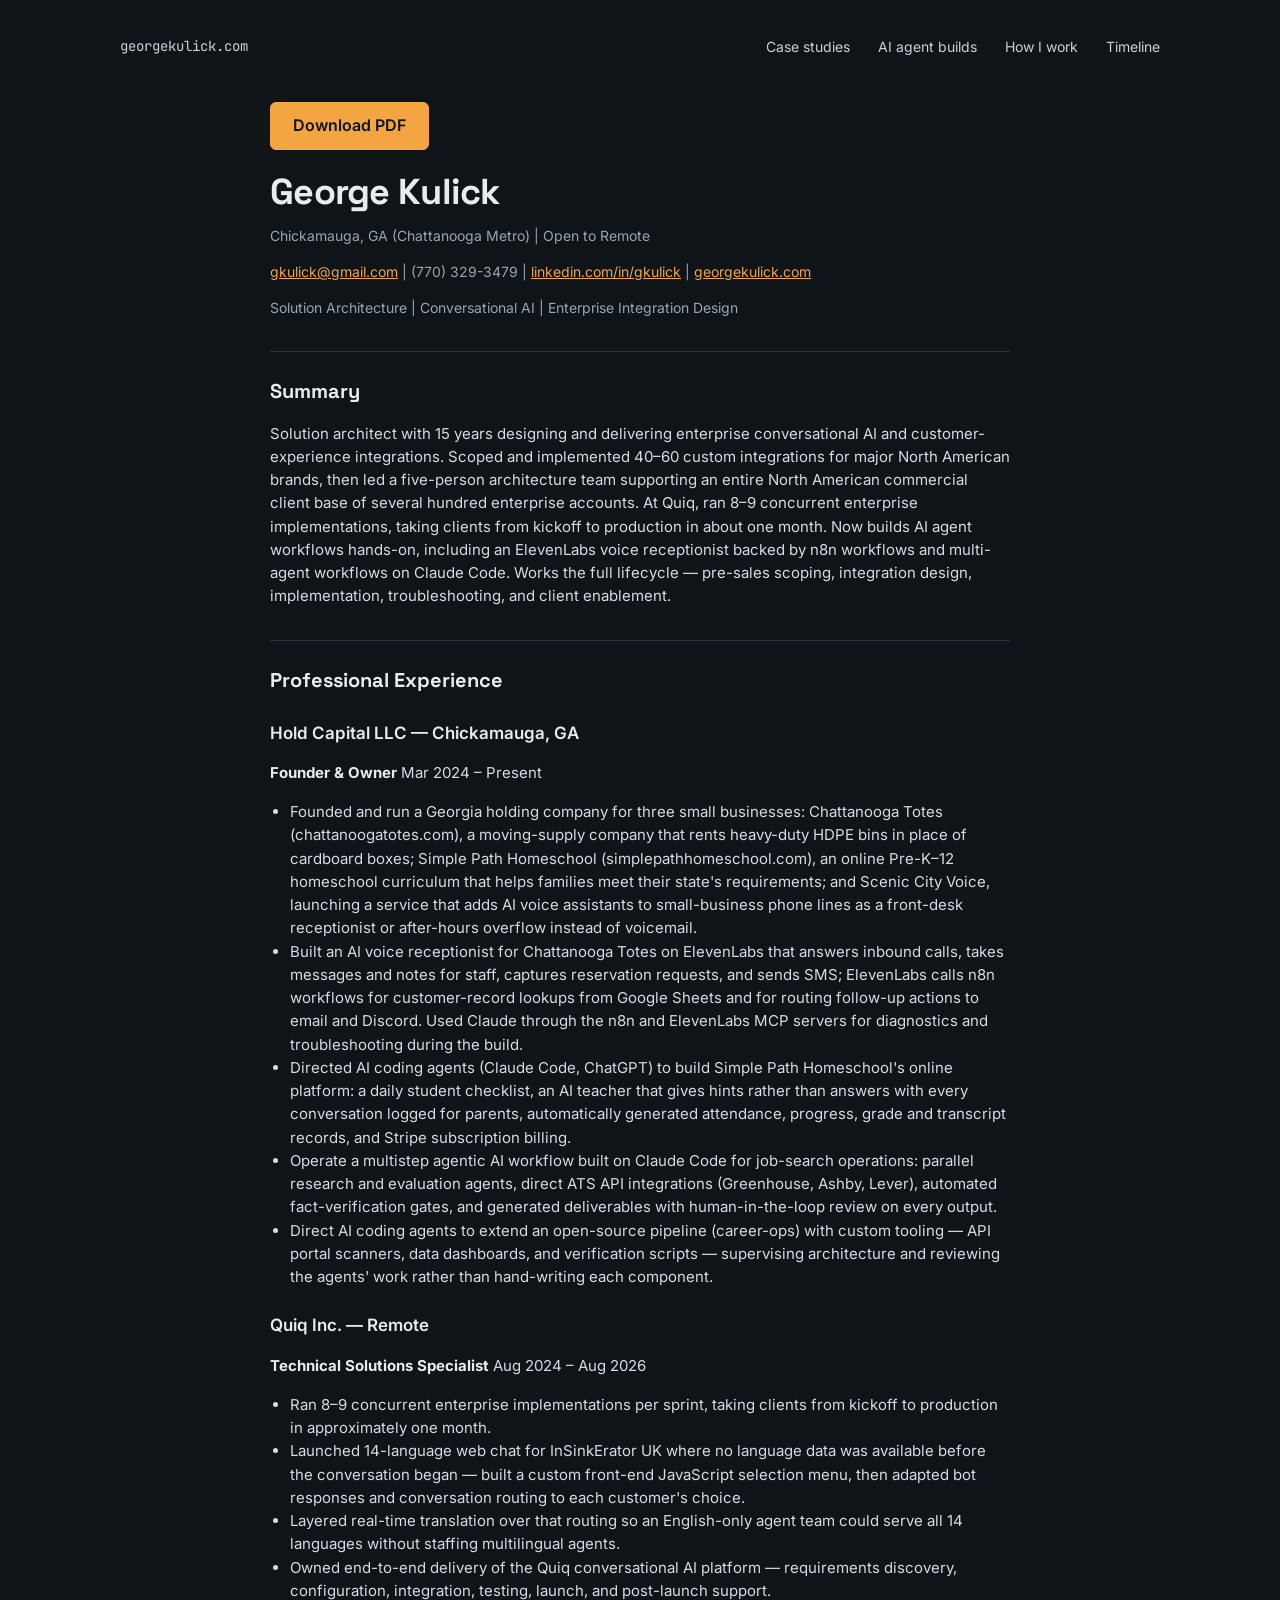
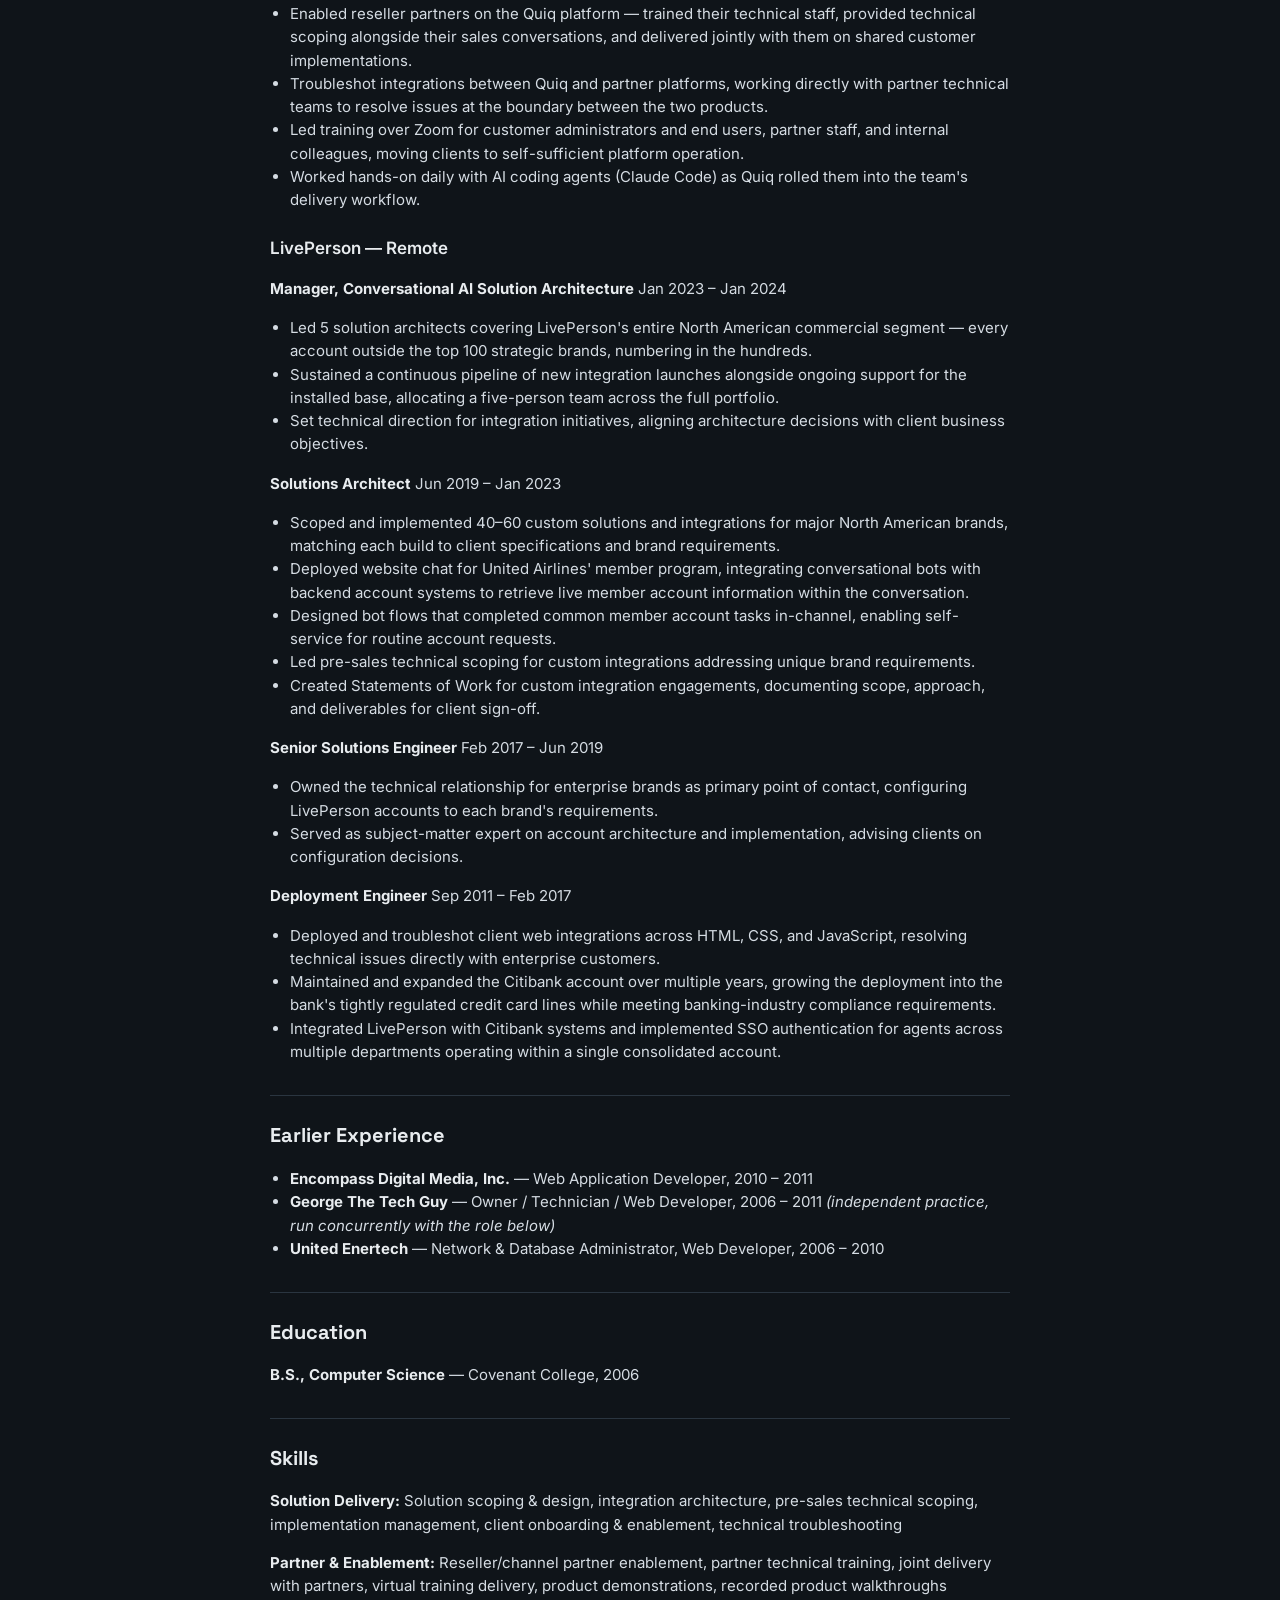
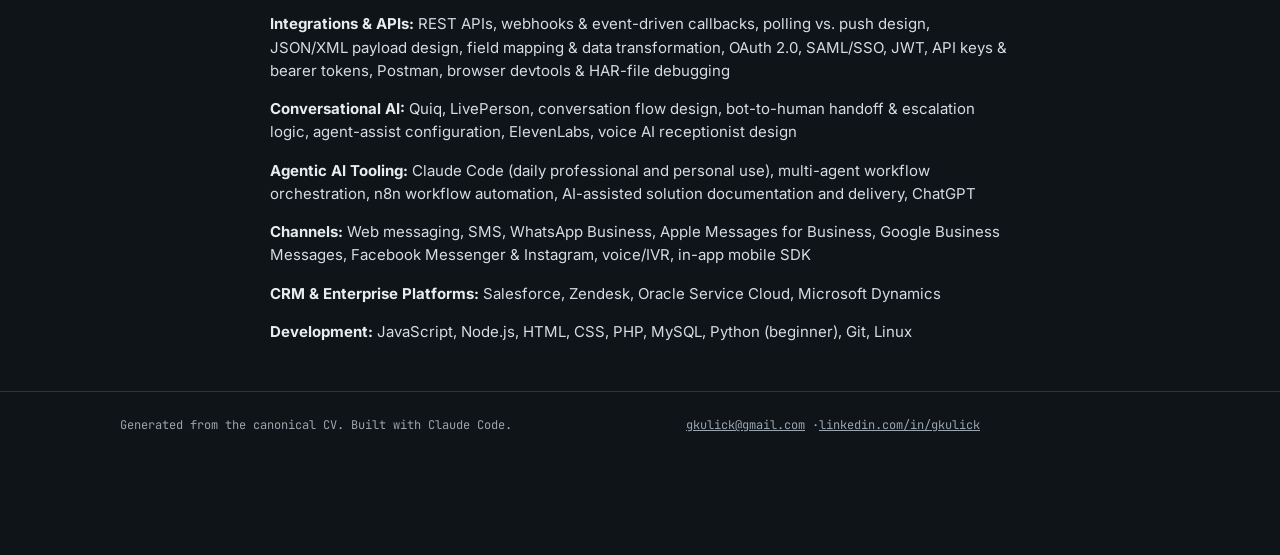
==== commit 30522105: "Resume: fix Hold Capital location, add portfolio link, new summary, readable email - Regenerated fro" ====
--- a/resume/index.html
+++ b/resume/index.html
@@ -41,16 +41,16 @@
 </header>
 <main id="main" class="wrap resume">
   <div class="actions" style="margin: 8px 0 24px">
-    <a class="btn btn-primary" href="../assets/George_Kulick_Resume.pdf?v=66c2adc3" download>Download PDF</a>
+    <a class="btn btn-primary" href="../assets/George_Kulick_Resume.pdf?v=5a8df0a8" download>Download PDF</a>
   </div>
 <h1>George Kulick</h1>
 <p class="contact">Chickamauga, GA (Chattanooga Metro)  |  Open to Remote</p>
-<p class="contact"><a href="mailto:gkulick@gmail.com">gkulick@gmail.com</a>  |  (770) 329-3479  |  <a href="https://linkedin.com/in/gkulick">linkedin.com/in/gkulick</a></p>
+<p class="contact"><!--email_off--><a href="mailto:gkulick@gmail.com">gkulick@gmail.com</a><!--/email_off-->  |  (770) 329-3479  |  <a href="https://linkedin.com/in/gkulick">linkedin.com/in/gkulick</a>  |  <a href="https://georgekulick.com">georgekulick.com</a></p>
 <p class="contact">Solution Architecture  |  Conversational AI  |  Enterprise Integration Design</p>
 <h2>Summary</h2>
-<p>Solution architect with 15 years designing and delivering enterprise conversational AI and customer-experience integrations. Scoped and implemented 40–60 custom integrations for major North American brands, then led a five-person architecture team supporting an entire North American commercial client base of several hundred enterprise accounts. Works the full lifecycle — pre-sales scoping, integration design, implementation, troubleshooting, and client enablement.</p>
+<p>Solution architect with 15 years designing and delivering enterprise conversational AI and customer-experience integrations. Scoped and implemented 40–60 custom integrations for major North American brands, then led a five-person architecture team supporting an entire North American commercial client base of several hundred enterprise accounts. At Quiq, ran 8–9 concurrent enterprise implementations, taking clients from kickoff to production in about one month. Now builds AI agent workflows hands-on, including an ElevenLabs voice receptionist backed by n8n workflows and multi-agent workflows on Claude Code. Works the full lifecycle — pre-sales scoping, integration design, implementation, troubleshooting, and client enablement.</p>
 <h2>Professional Experience</h2>
-<h3>Hold Capital LLC — Chattanooga, GA</h3>
+<h3>Hold Capital LLC — Chickamauga, GA</h3>
 <p><strong>Founder &amp; Owner</strong> Mar 2024 – Present</p>
 <ul>
 <li>Founded and run a Georgia holding company for three small businesses: Chattanooga Totes (chattanoogatotes.com), a moving-supply company that rents heavy-duty HDPE bins in place of cardboard boxes; Simple Path Homeschool (simplepathhomeschool.com), an online Pre-K–12 homeschool curriculum that helps families meet their state's requirements; and Scenic City Voice, launching a service that adds AI voice assistants to small-business phone lines as a front-desk receptionist or after-hours overflow instead of voicemail.</li>
@@ -117,7 +117,7 @@
 </main>
 <footer class="site-footer"><div class="wrap">
   <div>Generated from the canonical CV. Built with Claude Code.</div>
-  <div><a href="mailto:gkulick@gmail.com">gkulick@gmail.com</a> · <a href="https://linkedin.com/in/gkulick">linkedin.com/in/gkulick</a></div>
+  <div><!--email_off--><a href="mailto:gkulick@gmail.com">gkulick@gmail.com</a><!--/email_off--> ·<a href="https://linkedin.com/in/gkulick">linkedin.com/in/gkulick</a></div>
 </div></footer>
 </body>
 </html>
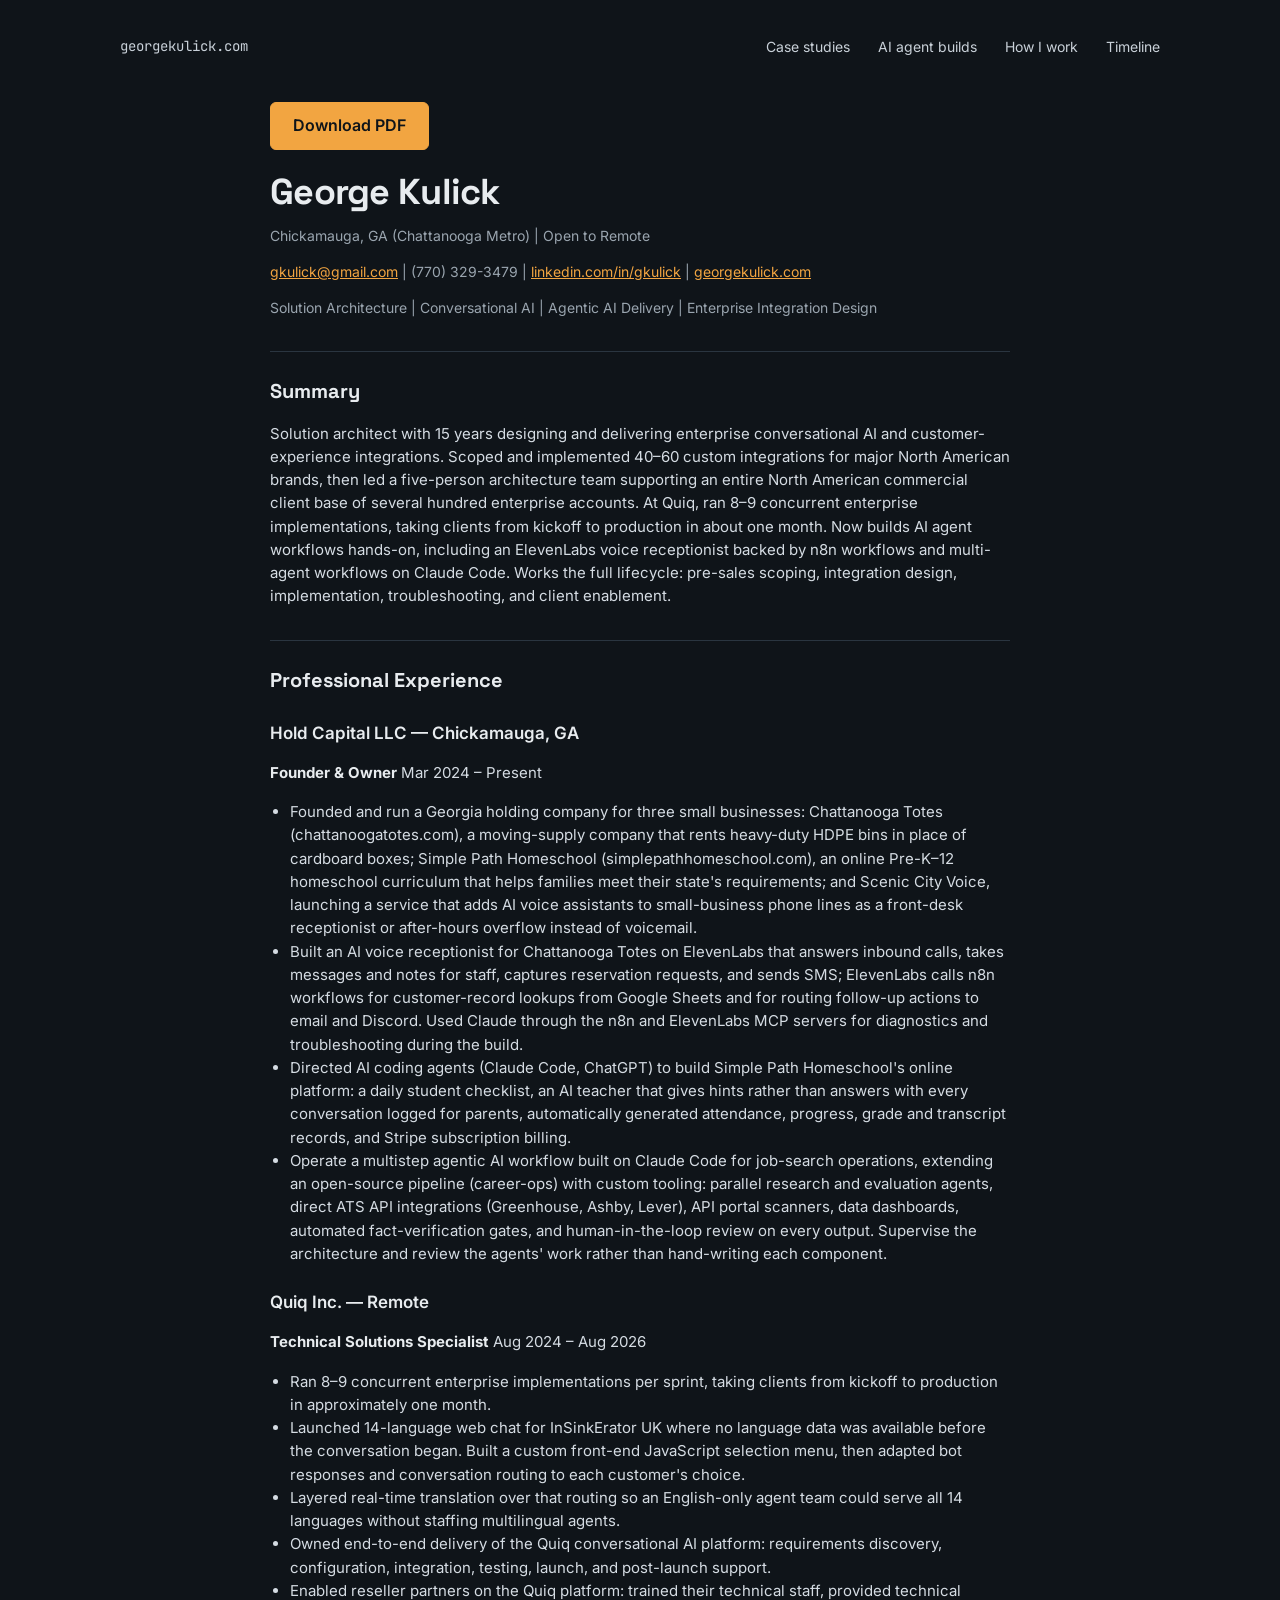
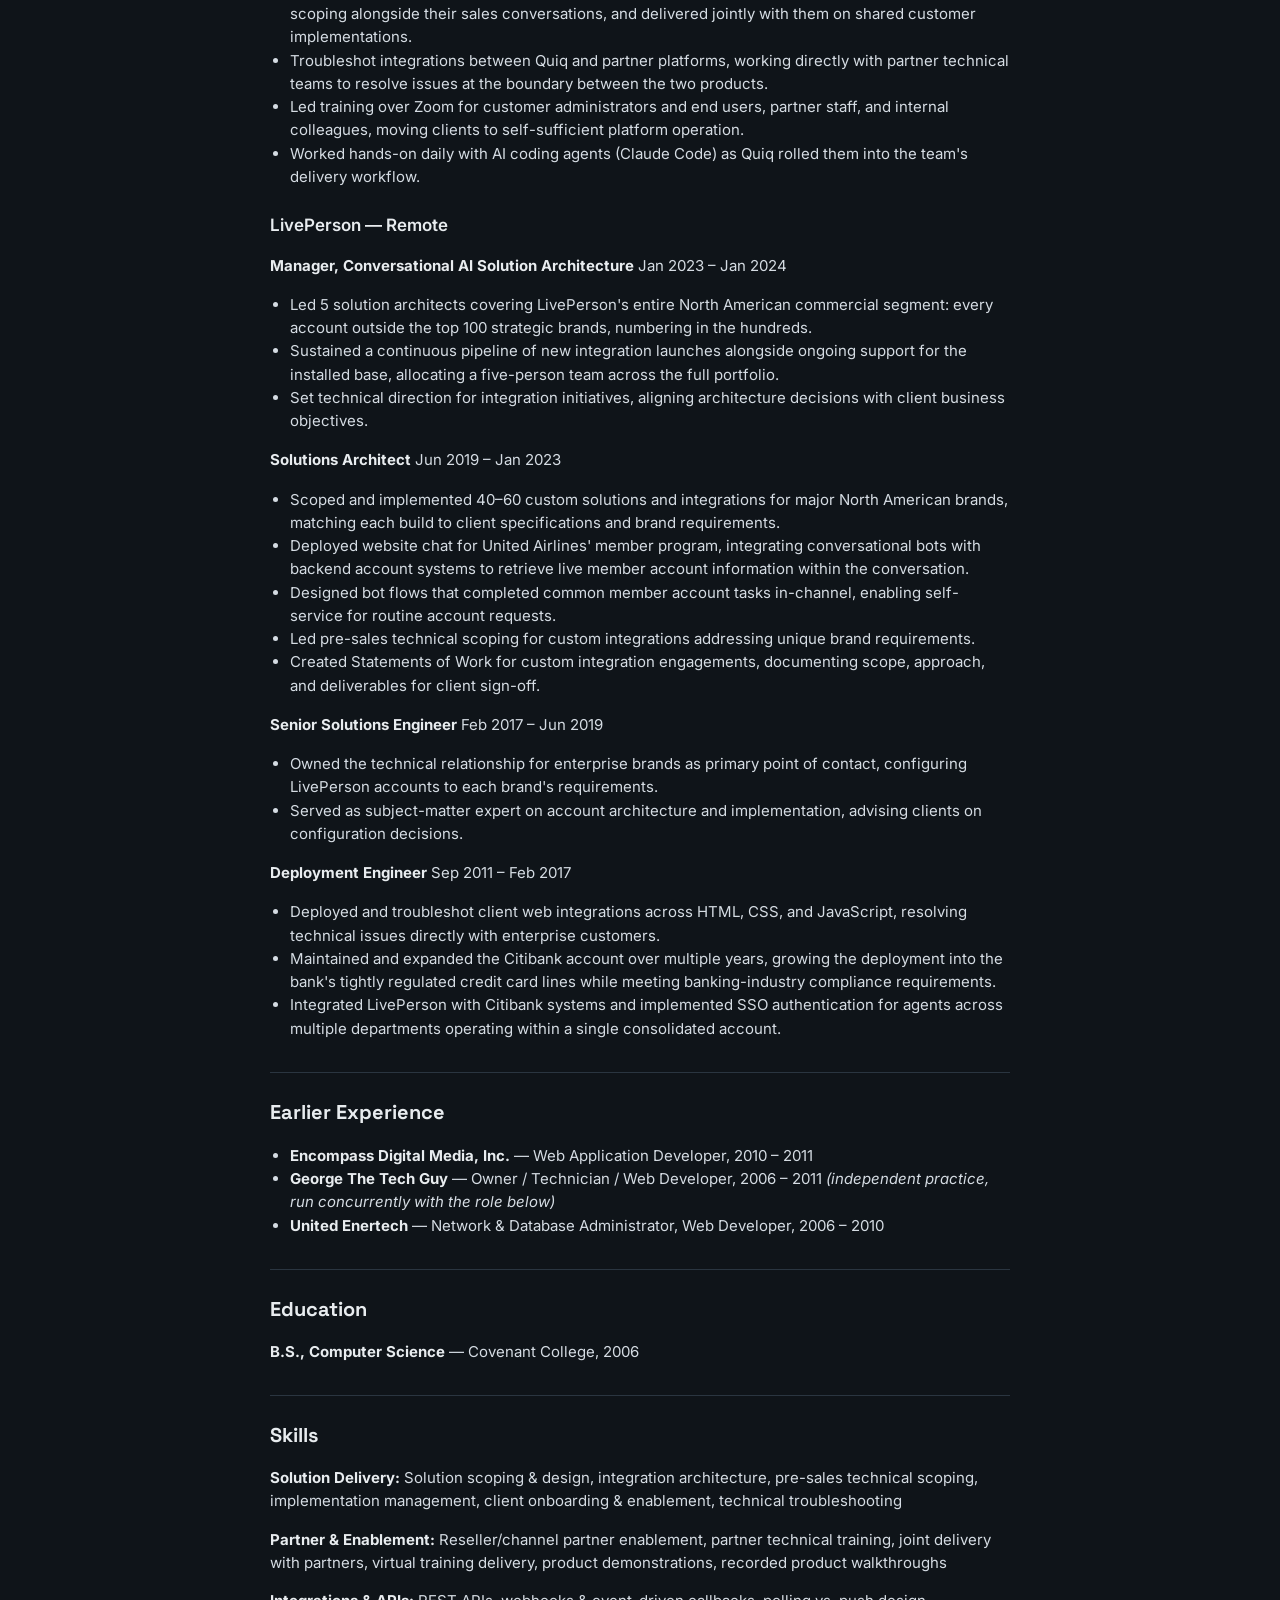
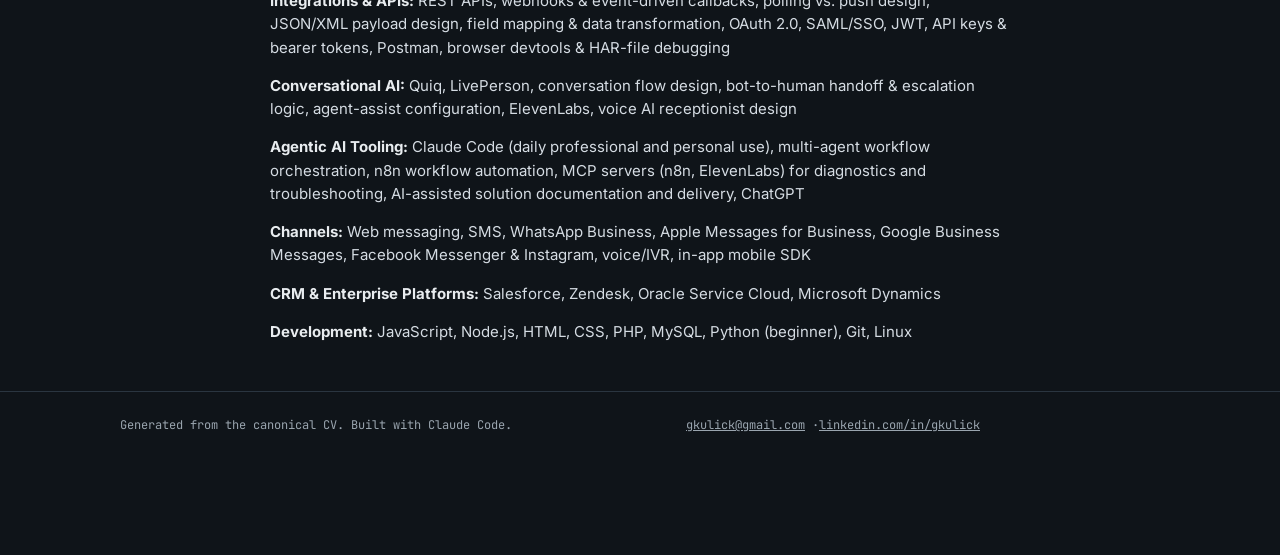
==== commit 5731811a: "Resume: agentic AI headline, MCP skill, merged job-search bullet, no em dashes Regenerated from cv.m" ====
--- a/resume/index.html
+++ b/resume/index.html
@@ -4,10 +4,10 @@
 <meta charset="utf-8">
 <meta name="viewport" content="width=device-width, initial-scale=1">
 <title>Resume · George Kulick</title>
-<meta name="description" content="George Kulick, solution architect: 15 years of enterprise conversational AI delivery at LivePerson and Quiq.">
+<meta name="description" content="George Kulick, solution architect: 15 years of enterprise conversational AI delivery at LivePerson and Quiq, now building AI agent workflows with ElevenLabs, n8n and Claude Code.">
 <link rel="canonical" href="https://georgekulick.com/resume/">
 <meta property="og:title" content="Resume · George Kulick">
-<meta property="og:description" content="George Kulick, solution architect: 15 years of enterprise conversational AI delivery at LivePerson and Quiq.">
+<meta property="og:description" content="George Kulick, solution architect: 15 years of enterprise conversational AI delivery at LivePerson and Quiq, now building AI agent workflows with ElevenLabs, n8n and Claude Code.">
 <meta property="og:type" content="profile">
 <meta property="og:url" content="https://georgekulick.com/resume/">
 <meta property="og:image" content="https://georgekulick.com/assets/og.png?v=7d51dc6b">
@@ -19,7 +19,7 @@
 <meta property="og:locale" content="en_US">
 <meta name="twitter:card" content="summary_large_image">
 <meta name="twitter:title" content="Resume · George Kulick">
-<meta name="twitter:description" content="George Kulick, solution architect: 15 years of enterprise conversational AI delivery at LivePerson and Quiq.">
+<meta name="twitter:description" content="George Kulick, solution architect: 15 years of enterprise conversational AI delivery at LivePerson and Quiq, now building AI agent workflows with ElevenLabs, n8n and Claude Code.">
 <meta name="twitter:image" content="https://georgekulick.com/assets/og.png?v=7d51dc6b">
 <link rel="icon" href="../assets/favicon.svg?v=3c2f743a" type="image/svg+xml">
 <link rel="icon" href="../assets/favicon-32.png?v=13ada7cc" sizes="32x32" type="image/png">
@@ -41,14 +41,14 @@
 </header>
 <main id="main" class="wrap resume">
   <div class="actions" style="margin: 8px 0 24px">
-    <a class="btn btn-primary" href="../assets/George_Kulick_Resume.pdf?v=5a8df0a8" download>Download PDF</a>
+    <a class="btn btn-primary" href="../assets/George_Kulick_Resume.pdf?v=e27c821e" download>Download PDF</a>
   </div>
 <h1>George Kulick</h1>
 <p class="contact">Chickamauga, GA (Chattanooga Metro)  |  Open to Remote</p>
 <p class="contact"><!--email_off--><a href="mailto:gkulick@gmail.com">gkulick@gmail.com</a><!--/email_off-->  |  (770) 329-3479  |  <a href="https://linkedin.com/in/gkulick">linkedin.com/in/gkulick</a>  |  <a href="https://georgekulick.com">georgekulick.com</a></p>
-<p class="contact">Solution Architecture  |  Conversational AI  |  Enterprise Integration Design</p>
+<p class="contact">Solution Architecture  |  Conversational AI  |  Agentic AI Delivery  |  Enterprise Integration Design</p>
 <h2>Summary</h2>
-<p>Solution architect with 15 years designing and delivering enterprise conversational AI and customer-experience integrations. Scoped and implemented 40–60 custom integrations for major North American brands, then led a five-person architecture team supporting an entire North American commercial client base of several hundred enterprise accounts. At Quiq, ran 8–9 concurrent enterprise implementations, taking clients from kickoff to production in about one month. Now builds AI agent workflows hands-on, including an ElevenLabs voice receptionist backed by n8n workflows and multi-agent workflows on Claude Code. Works the full lifecycle — pre-sales scoping, integration design, implementation, troubleshooting, and client enablement.</p>
+<p>Solution architect with 15 years designing and delivering enterprise conversational AI and customer-experience integrations. Scoped and implemented 40–60 custom integrations for major North American brands, then led a five-person architecture team supporting an entire North American commercial client base of several hundred enterprise accounts. At Quiq, ran 8–9 concurrent enterprise implementations, taking clients from kickoff to production in about one month. Now builds AI agent workflows hands-on, including an ElevenLabs voice receptionist backed by n8n workflows and multi-agent workflows on Claude Code. Works the full lifecycle: pre-sales scoping, integration design, implementation, troubleshooting, and client enablement.</p>
 <h2>Professional Experience</h2>
 <h3>Hold Capital LLC — Chickamauga, GA</h3>
 <p><strong>Founder &amp; Owner</strong> Mar 2024 – Present</p>
@@ -56,17 +56,16 @@
 <li>Founded and run a Georgia holding company for three small businesses: Chattanooga Totes (chattanoogatotes.com), a moving-supply company that rents heavy-duty HDPE bins in place of cardboard boxes; Simple Path Homeschool (simplepathhomeschool.com), an online Pre-K–12 homeschool curriculum that helps families meet their state's requirements; and Scenic City Voice, launching a service that adds AI voice assistants to small-business phone lines as a front-desk receptionist or after-hours overflow instead of voicemail.</li>
 <li>Built an AI voice receptionist for Chattanooga Totes on ElevenLabs that answers inbound calls, takes messages and notes for staff, captures reservation requests, and sends SMS; ElevenLabs calls n8n workflows for customer-record lookups from Google Sheets and for routing follow-up actions to email and Discord. Used Claude through the n8n and ElevenLabs MCP servers for diagnostics and troubleshooting during the build.</li>
 <li>Directed AI coding agents (Claude Code, ChatGPT) to build Simple Path Homeschool's online platform: a daily student checklist, an AI teacher that gives hints rather than answers with every conversation logged for parents, automatically generated attendance, progress, grade and transcript records, and Stripe subscription billing.</li>
-<li>Operate a multistep agentic AI workflow built on Claude Code for job-search operations: parallel research and evaluation agents, direct ATS API integrations (Greenhouse, Ashby, Lever), automated fact-verification gates, and generated deliverables with human-in-the-loop review on every output.</li>
-<li>Direct AI coding agents to extend an open-source pipeline (career-ops) with custom tooling — API portal scanners, data dashboards, and verification scripts — supervising architecture and reviewing the agents' work rather than hand-writing each component.</li>
+<li>Operate a multistep agentic AI workflow built on Claude Code for job-search operations, extending an open-source pipeline (career-ops) with custom tooling: parallel research and evaluation agents, direct ATS API integrations (Greenhouse, Ashby, Lever), API portal scanners, data dashboards, automated fact-verification gates, and human-in-the-loop review on every output. Supervise the architecture and review the agents' work rather than hand-writing each component.</li>
 </ul>
 <h3>Quiq Inc. — Remote</h3>
 <p><strong>Technical Solutions Specialist</strong> Aug 2024 – Aug 2026</p>
 <ul>
 <li>Ran 8–9 concurrent enterprise implementations per sprint, taking clients from kickoff to production in approximately one month.</li>
-<li>Launched 14-language web chat for InSinkErator UK where no language data was available before the conversation began — built a custom front-end JavaScript selection menu, then adapted bot responses and conversation routing to each customer's choice.</li>
+<li>Launched 14-language web chat for InSinkErator UK where no language data was available before the conversation began. Built a custom front-end JavaScript selection menu, then adapted bot responses and conversation routing to each customer's choice.</li>
 <li>Layered real-time translation over that routing so an English-only agent team could serve all 14 languages without staffing multilingual agents.</li>
-<li>Owned end-to-end delivery of the Quiq conversational AI platform — requirements discovery, configuration, integration, testing, launch, and post-launch support.</li>
-<li>Enabled reseller partners on the Quiq platform — trained their technical staff, provided technical scoping alongside their sales conversations, and delivered jointly with them on shared customer implementations.</li>
+<li>Owned end-to-end delivery of the Quiq conversational AI platform: requirements discovery, configuration, integration, testing, launch, and post-launch support.</li>
+<li>Enabled reseller partners on the Quiq platform: trained their technical staff, provided technical scoping alongside their sales conversations, and delivered jointly with them on shared customer implementations.</li>
 <li>Troubleshot integrations between Quiq and partner platforms, working directly with partner technical teams to resolve issues at the boundary between the two products.</li>
 <li>Led training over Zoom for customer administrators and end users, partner staff, and internal colleagues, moving clients to self-sufficient platform operation.</li>
 <li>Worked hands-on daily with AI coding agents (Claude Code) as Quiq rolled them into the team's delivery workflow.</li>
@@ -74,7 +73,7 @@
 <h3>LivePerson — Remote</h3>
 <p><strong>Manager, Conversational AI Solution Architecture</strong> Jan 2023 – Jan 2024</p>
 <ul>
-<li>Led 5 solution architects covering LivePerson's entire North American commercial segment — every account outside the top 100 strategic brands, numbering in the hundreds.</li>
+<li>Led 5 solution architects covering LivePerson's entire North American commercial segment: every account outside the top 100 strategic brands, numbering in the hundreds.</li>
 <li>Sustained a continuous pipeline of new integration launches alongside ongoing support for the installed base, allocating a five-person team across the full portfolio.</li>
 <li>Set technical direction for integration initiatives, aligning architecture decisions with client business objectives.</li>
 </ul>
@@ -110,7 +109,7 @@
 <p><strong>Partner &amp; Enablement:</strong> Reseller/channel partner enablement, partner technical training, joint delivery with partners, virtual training delivery, product demonstrations, recorded product walkthroughs</p>
 <p><strong>Integrations &amp; APIs:</strong> REST APIs, webhooks &amp; event-driven callbacks, polling vs. push design, JSON/XML payload design, field mapping &amp; data transformation, OAuth 2.0, SAML/SSO, JWT, API keys &amp; bearer tokens, Postman, browser devtools &amp; HAR-file debugging</p>
 <p><strong>Conversational AI:</strong> Quiq, LivePerson, conversation flow design, bot-to-human handoff &amp; escalation logic, agent-assist configuration, ElevenLabs, voice AI receptionist design</p>
-<p><strong>Agentic AI Tooling:</strong> Claude Code (daily professional and personal use), multi-agent workflow orchestration, n8n workflow automation, AI-assisted solution documentation and delivery, ChatGPT</p>
+<p><strong>Agentic AI Tooling:</strong> Claude Code (daily professional and personal use), multi-agent workflow orchestration, n8n workflow automation, MCP servers (n8n, ElevenLabs) for diagnostics and troubleshooting, AI-assisted solution documentation and delivery, ChatGPT</p>
 <p><strong>Channels:</strong> Web messaging, SMS, WhatsApp Business, Apple Messages for Business, Google Business Messages, Facebook Messenger &amp; Instagram, voice/IVR, in-app mobile SDK</p>
 <p><strong>CRM &amp; Enterprise Platforms:</strong> Salesforce, Zendesk, Oracle Service Cloud, Microsoft Dynamics</p>
 <p><strong>Development:</strong> JavaScript, Node.js, HTML, CSS, PHP, MySQL, Python (beginner), Git, Linux</p>
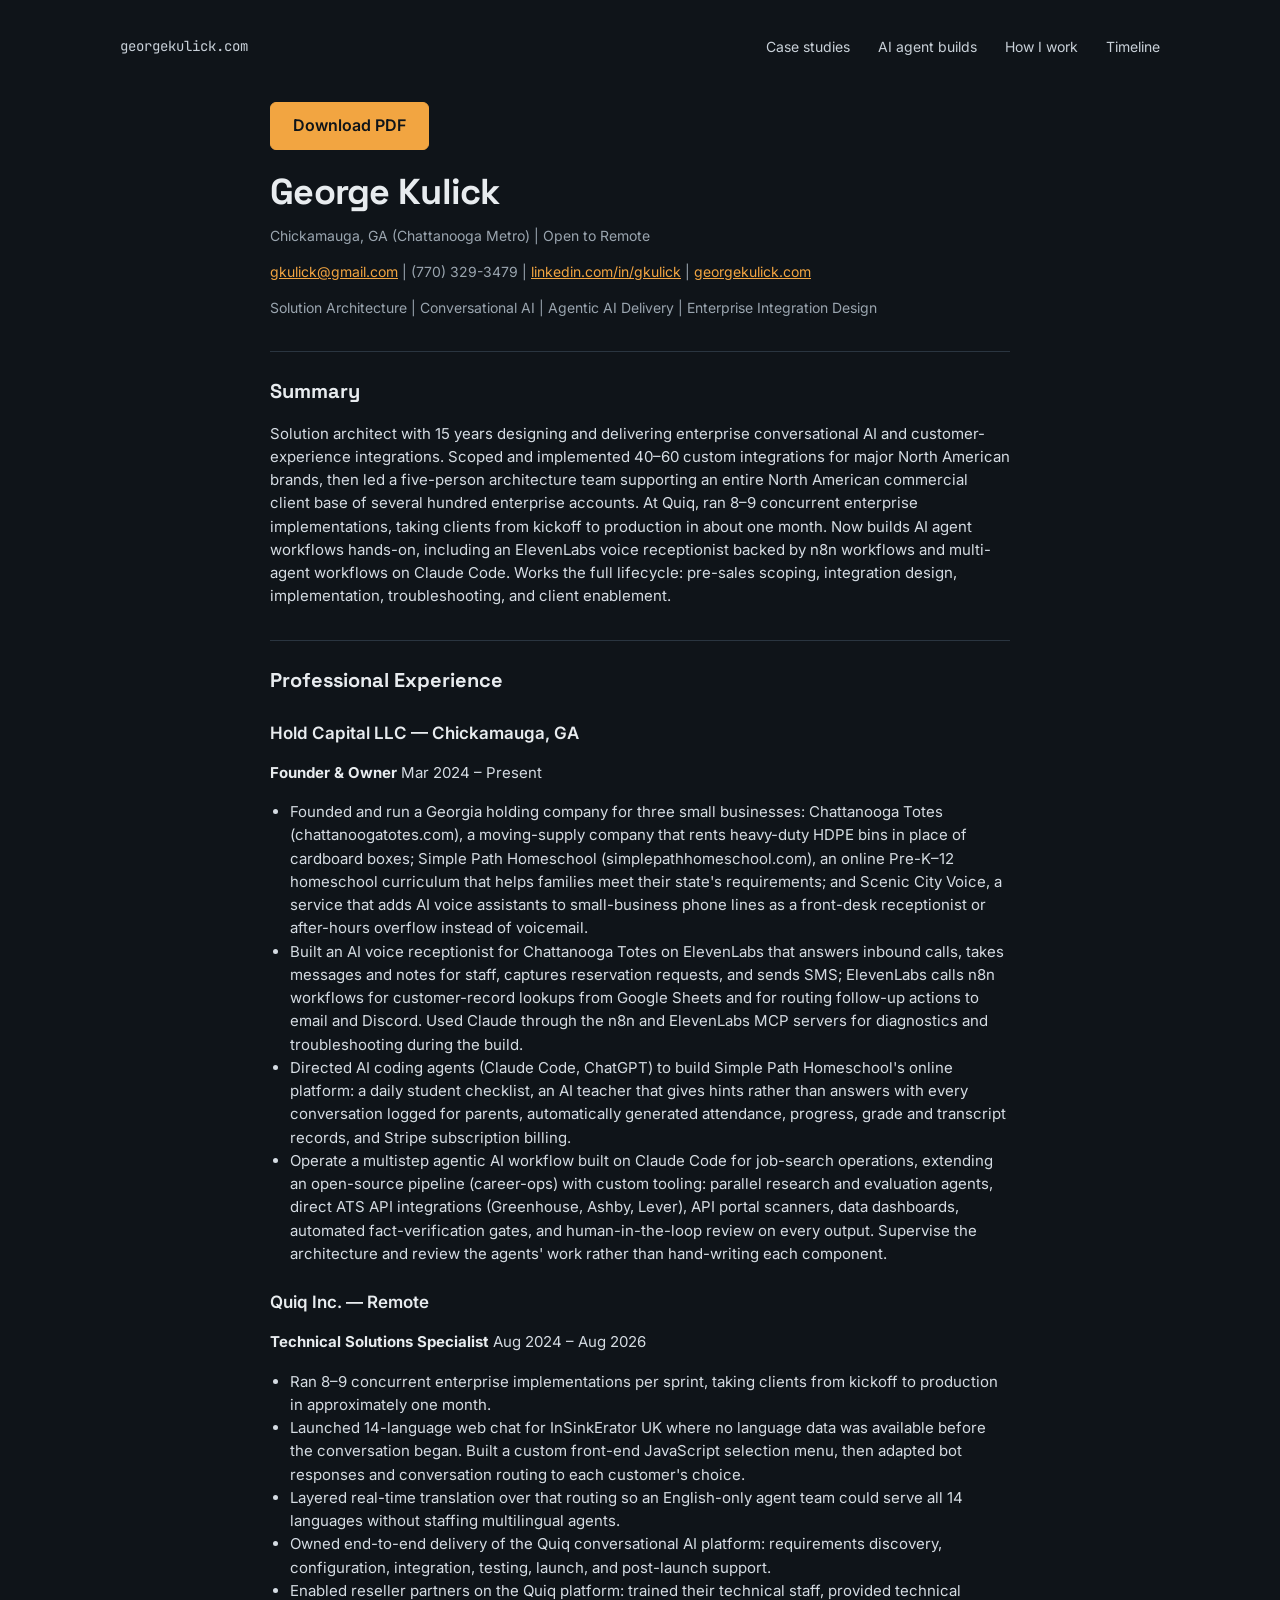
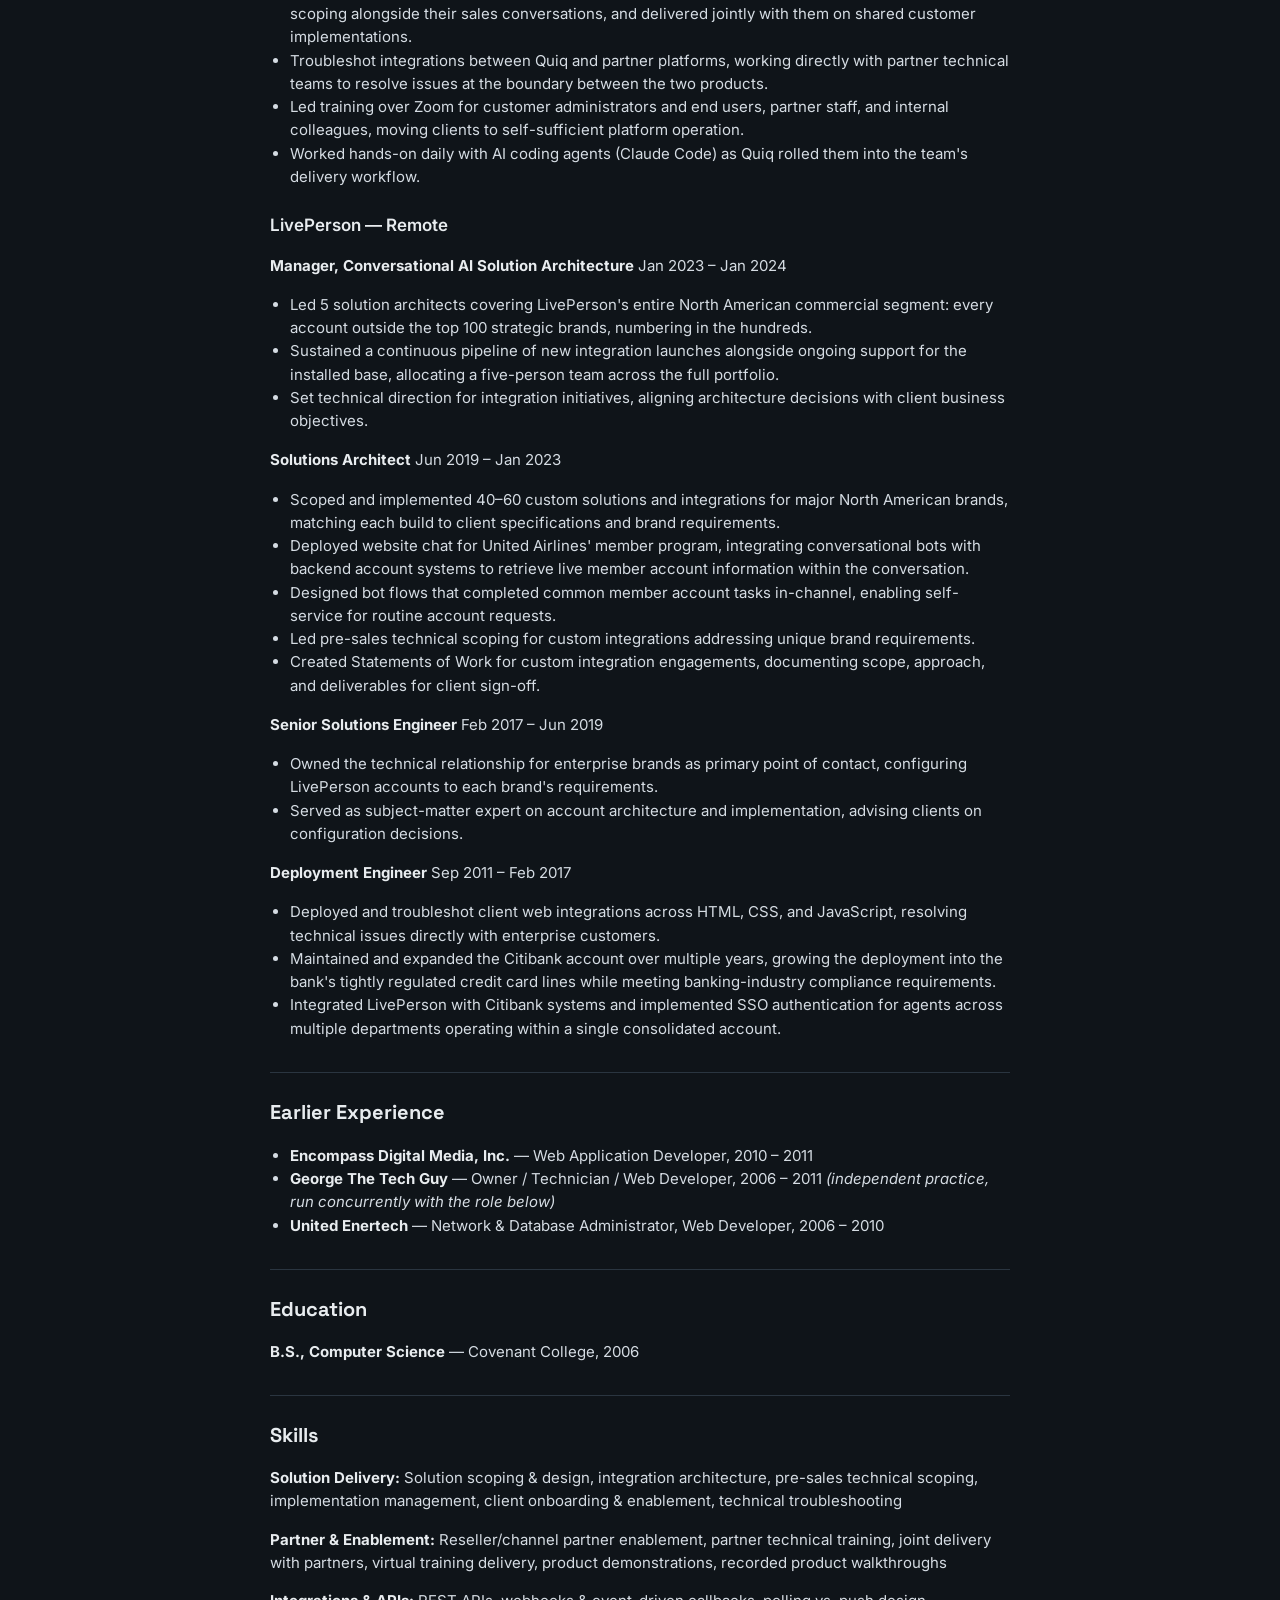
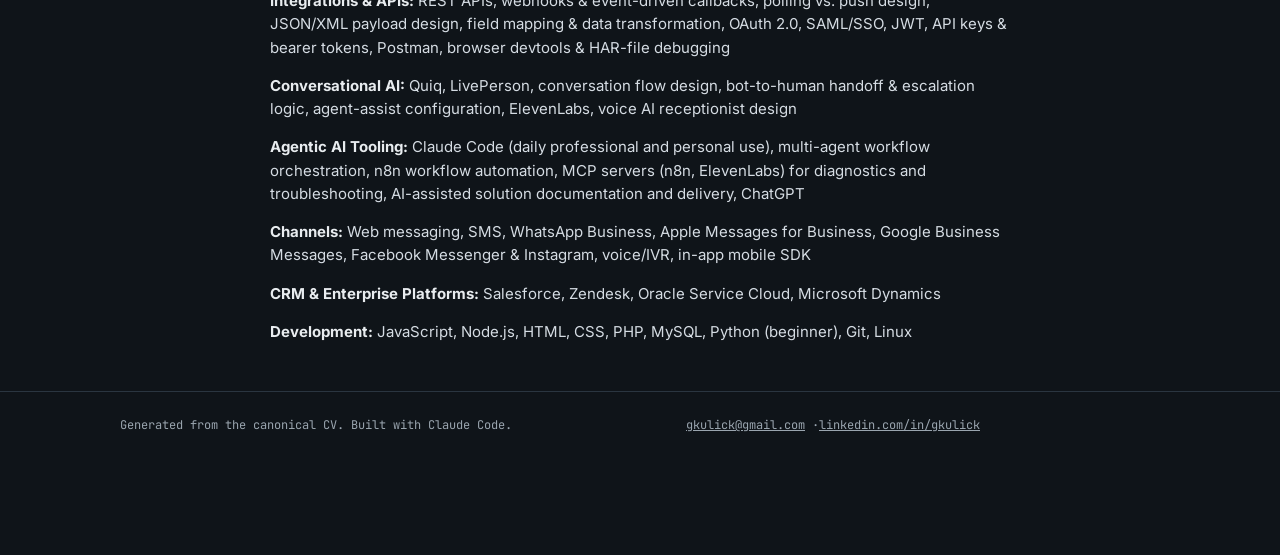
==== commit 649523ec: "Scenic City Voice is live The resume (regenerated from cv.md), the Hold Capital note on the home pag" ====
--- a/resume/index.html
+++ b/resume/index.html
@@ -41,7 +41,7 @@
 </header>
 <main id="main" class="wrap resume">
   <div class="actions" style="margin: 8px 0 24px">
-    <a class="btn btn-primary" href="../assets/George_Kulick_Resume.pdf?v=e27c821e" download>Download PDF</a>
+    <a class="btn btn-primary" href="../assets/George_Kulick_Resume.pdf?v=6dda28b1" download>Download PDF</a>
   </div>
 <h1>George Kulick</h1>
 <p class="contact">Chickamauga, GA (Chattanooga Metro)  |  Open to Remote</p>
@@ -53,7 +53,7 @@
 <h3>Hold Capital LLC — Chickamauga, GA</h3>
 <p><strong>Founder &amp; Owner</strong> Mar 2024 – Present</p>
 <ul>
-<li>Founded and run a Georgia holding company for three small businesses: Chattanooga Totes (chattanoogatotes.com), a moving-supply company that rents heavy-duty HDPE bins in place of cardboard boxes; Simple Path Homeschool (simplepathhomeschool.com), an online Pre-K–12 homeschool curriculum that helps families meet their state's requirements; and Scenic City Voice, launching a service that adds AI voice assistants to small-business phone lines as a front-desk receptionist or after-hours overflow instead of voicemail.</li>
+<li>Founded and run a Georgia holding company for three small businesses: Chattanooga Totes (chattanoogatotes.com), a moving-supply company that rents heavy-duty HDPE bins in place of cardboard boxes; Simple Path Homeschool (simplepathhomeschool.com), an online Pre-K–12 homeschool curriculum that helps families meet their state's requirements; and Scenic City Voice, a service that adds AI voice assistants to small-business phone lines as a front-desk receptionist or after-hours overflow instead of voicemail.</li>
 <li>Built an AI voice receptionist for Chattanooga Totes on ElevenLabs that answers inbound calls, takes messages and notes for staff, captures reservation requests, and sends SMS; ElevenLabs calls n8n workflows for customer-record lookups from Google Sheets and for routing follow-up actions to email and Discord. Used Claude through the n8n and ElevenLabs MCP servers for diagnostics and troubleshooting during the build.</li>
 <li>Directed AI coding agents (Claude Code, ChatGPT) to build Simple Path Homeschool's online platform: a daily student checklist, an AI teacher that gives hints rather than answers with every conversation logged for parents, automatically generated attendance, progress, grade and transcript records, and Stripe subscription billing.</li>
 <li>Operate a multistep agentic AI workflow built on Claude Code for job-search operations, extending an open-source pipeline (career-ops) with custom tooling: parallel research and evaluation agents, direct ATS API integrations (Greenhouse, Ashby, Lever), API portal scanners, data dashboards, automated fact-verification gates, and human-in-the-loop review on every output. Supervise the architecture and review the agents' work rather than hand-writing each component.</li>
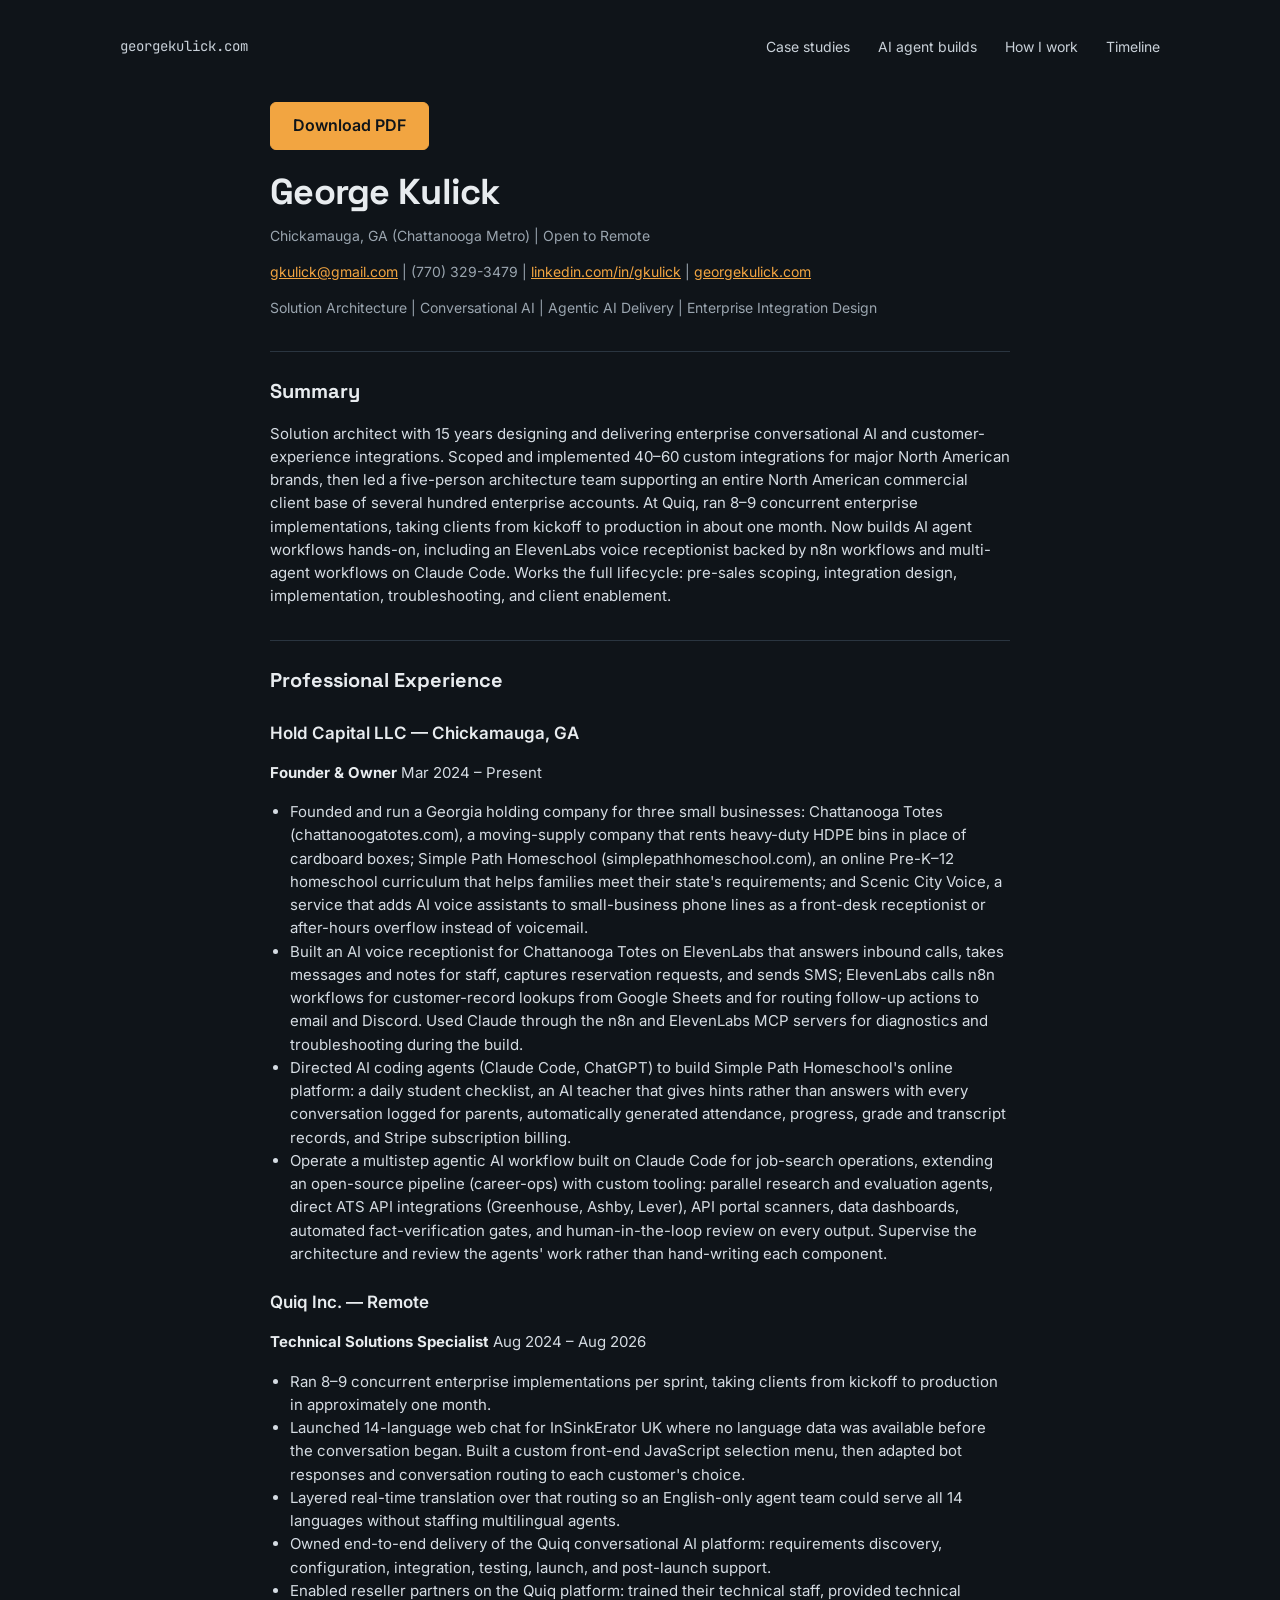
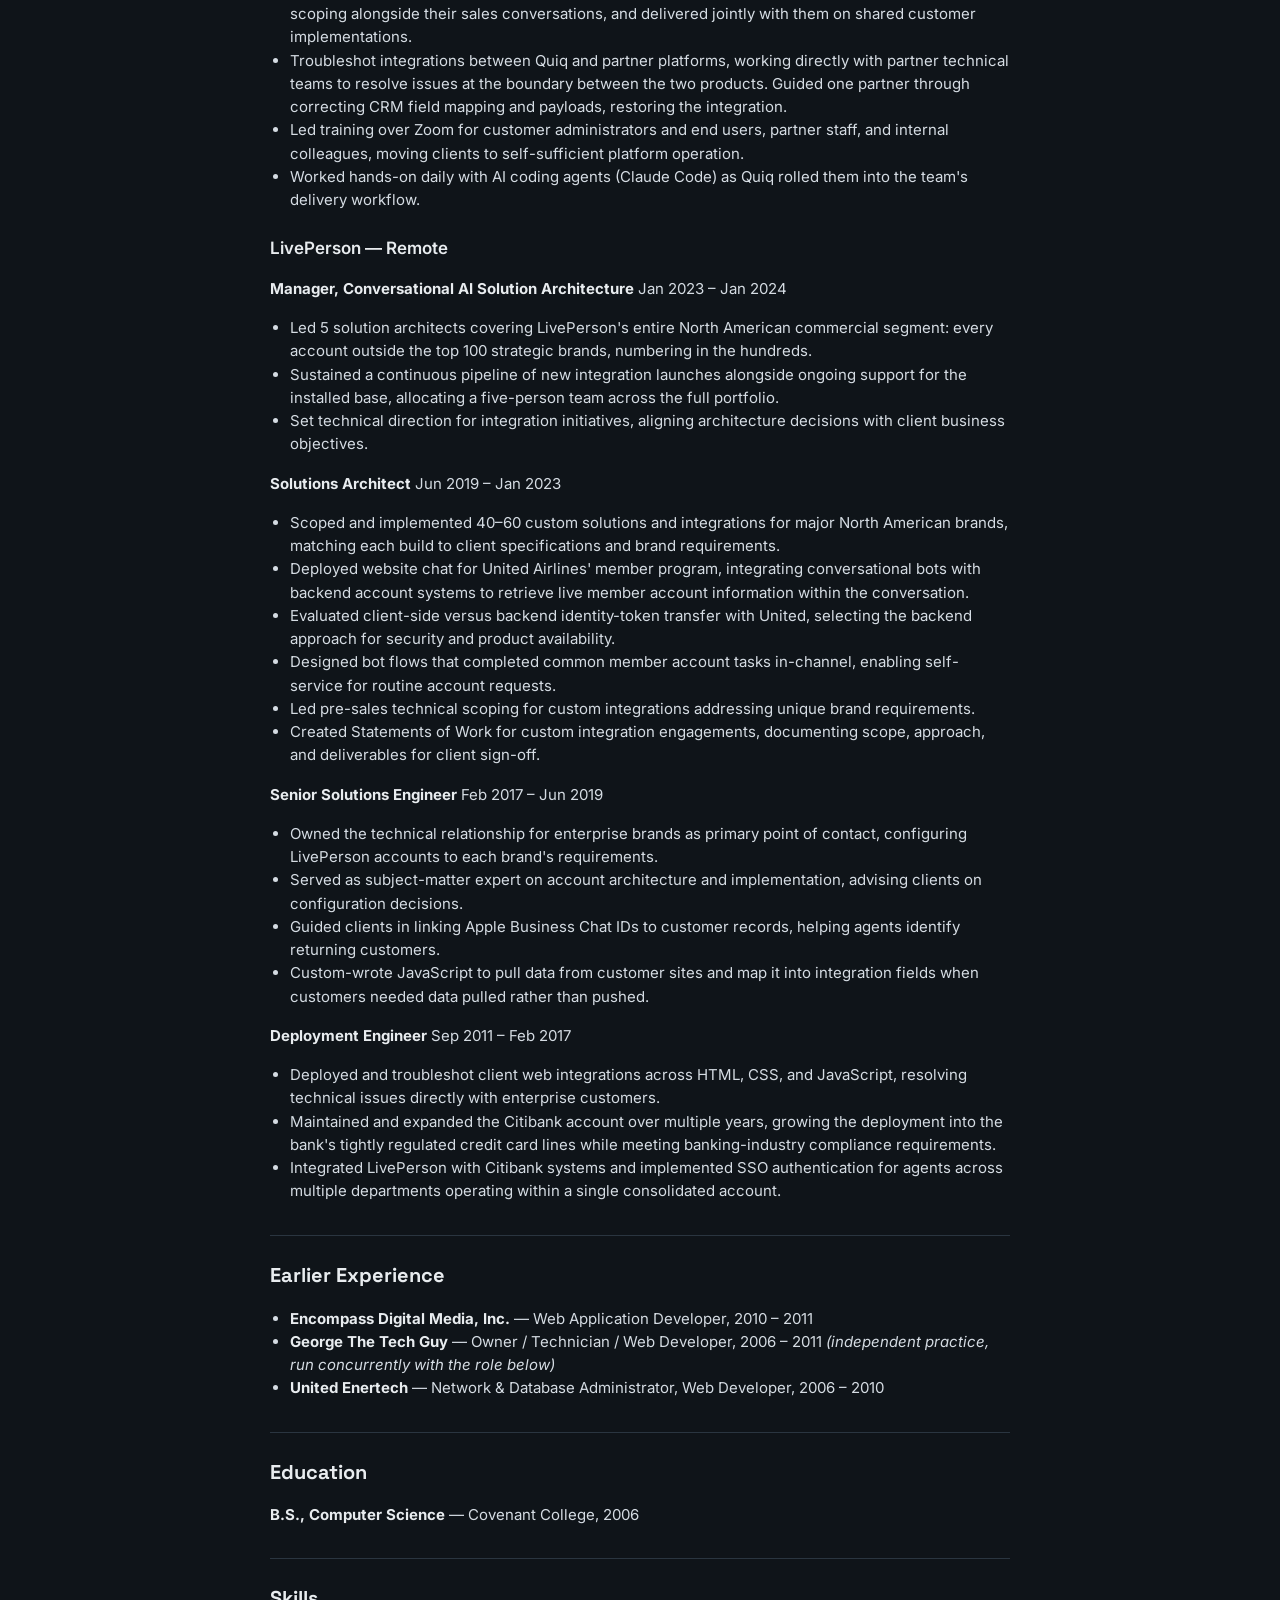
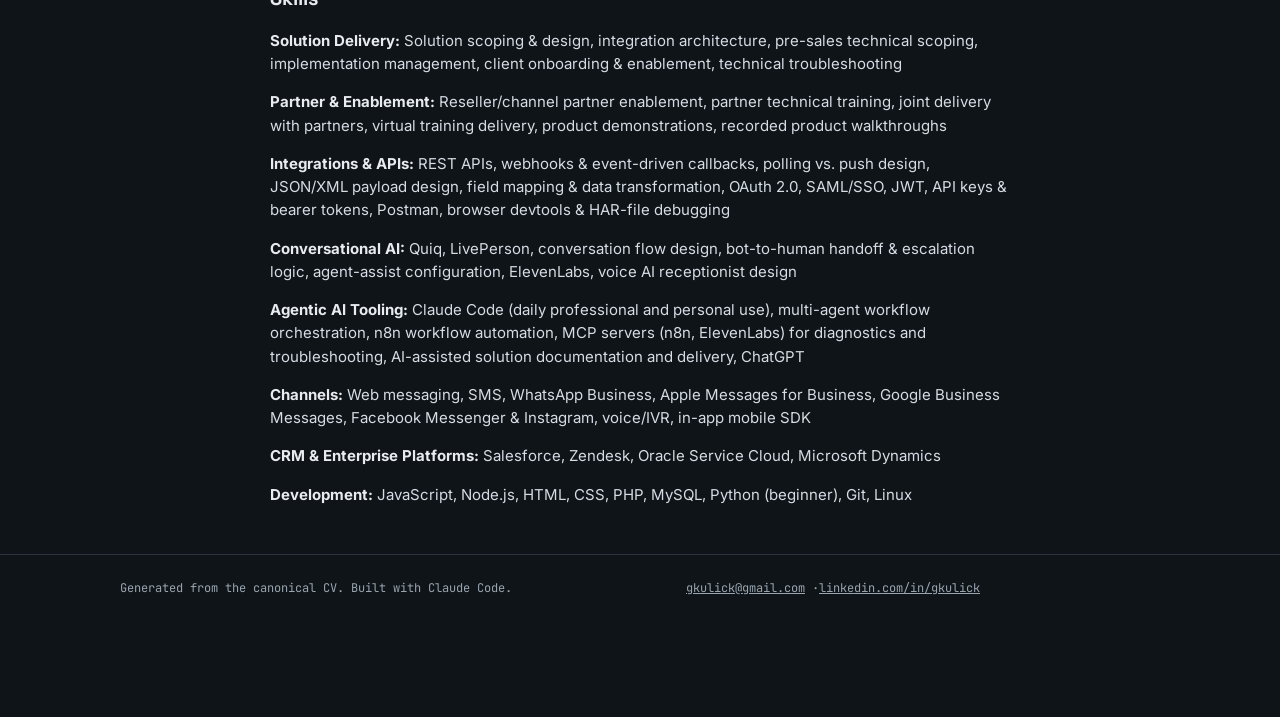
==== commit 8c944db4: "Resume: add United token, Apple Business Chat, JS data pull, partner CRM fix bullets Co-Authored-By:" ====
--- a/resume/index.html
+++ b/resume/index.html
@@ -41,7 +41,7 @@
 </header>
 <main id="main" class="wrap resume">
   <div class="actions" style="margin: 8px 0 24px">
-    <a class="btn btn-primary" href="../assets/George_Kulick_Resume.pdf?v=6dda28b1" download>Download PDF</a>
+    <a class="btn btn-primary" href="../assets/George_Kulick_Resume.pdf?v=2110ed68" download>Download PDF</a>
   </div>
 <h1>George Kulick</h1>
 <p class="contact">Chickamauga, GA (Chattanooga Metro)  |  Open to Remote</p>
@@ -66,7 +66,7 @@
 <li>Layered real-time translation over that routing so an English-only agent team could serve all 14 languages without staffing multilingual agents.</li>
 <li>Owned end-to-end delivery of the Quiq conversational AI platform: requirements discovery, configuration, integration, testing, launch, and post-launch support.</li>
 <li>Enabled reseller partners on the Quiq platform: trained their technical staff, provided technical scoping alongside their sales conversations, and delivered jointly with them on shared customer implementations.</li>
-<li>Troubleshot integrations between Quiq and partner platforms, working directly with partner technical teams to resolve issues at the boundary between the two products.</li>
+<li>Troubleshot integrations between Quiq and partner platforms, working directly with partner technical teams to resolve issues at the boundary between the two products. Guided one partner through correcting CRM field mapping and payloads, restoring the integration.</li>
 <li>Led training over Zoom for customer administrators and end users, partner staff, and internal colleagues, moving clients to self-sufficient platform operation.</li>
 <li>Worked hands-on daily with AI coding agents (Claude Code) as Quiq rolled them into the team's delivery workflow.</li>
 </ul>
@@ -81,6 +81,7 @@
 <ul>
 <li>Scoped and implemented 40–60 custom solutions and integrations for major North American brands, matching each build to client specifications and brand requirements.</li>
 <li>Deployed website chat for United Airlines' member program, integrating conversational bots with backend account systems to retrieve live member account information within the conversation.</li>
+<li>Evaluated client-side versus backend identity-token transfer with United, selecting the backend approach for security and product availability.</li>
 <li>Designed bot flows that completed common member account tasks in-channel, enabling self-service for routine account requests.</li>
 <li>Led pre-sales technical scoping for custom integrations addressing unique brand requirements.</li>
 <li>Created Statements of Work for custom integration engagements, documenting scope, approach, and deliverables for client sign-off.</li>
@@ -89,6 +90,8 @@
 <ul>
 <li>Owned the technical relationship for enterprise brands as primary point of contact, configuring LivePerson accounts to each brand's requirements.</li>
 <li>Served as subject-matter expert on account architecture and implementation, advising clients on configuration decisions.</li>
+<li>Guided clients in linking Apple Business Chat IDs to customer records, helping agents identify returning customers.</li>
+<li>Custom-wrote JavaScript to pull data from customer sites and map it into integration fields when customers needed data pulled rather than pushed.</li>
 </ul>
 <p><strong>Deployment Engineer</strong> Sep 2011 – Feb 2017</p>
 <ul>
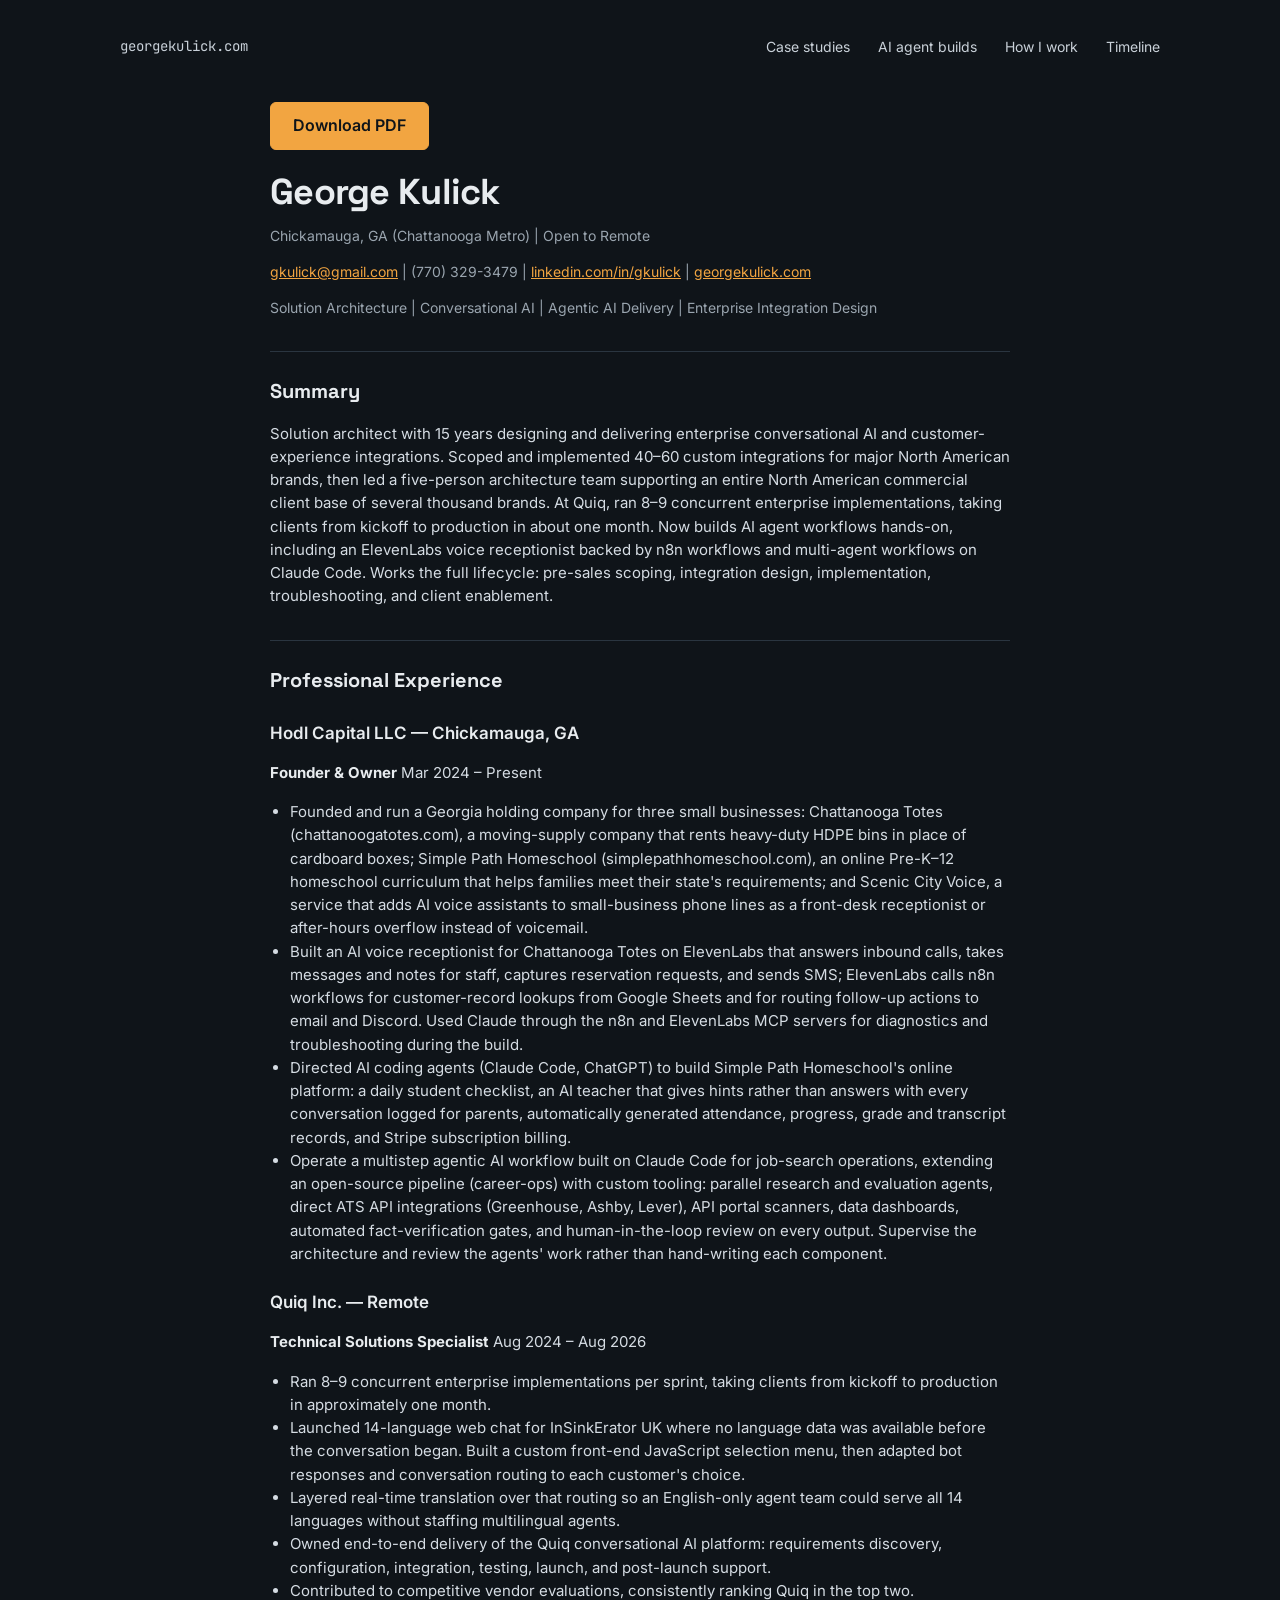
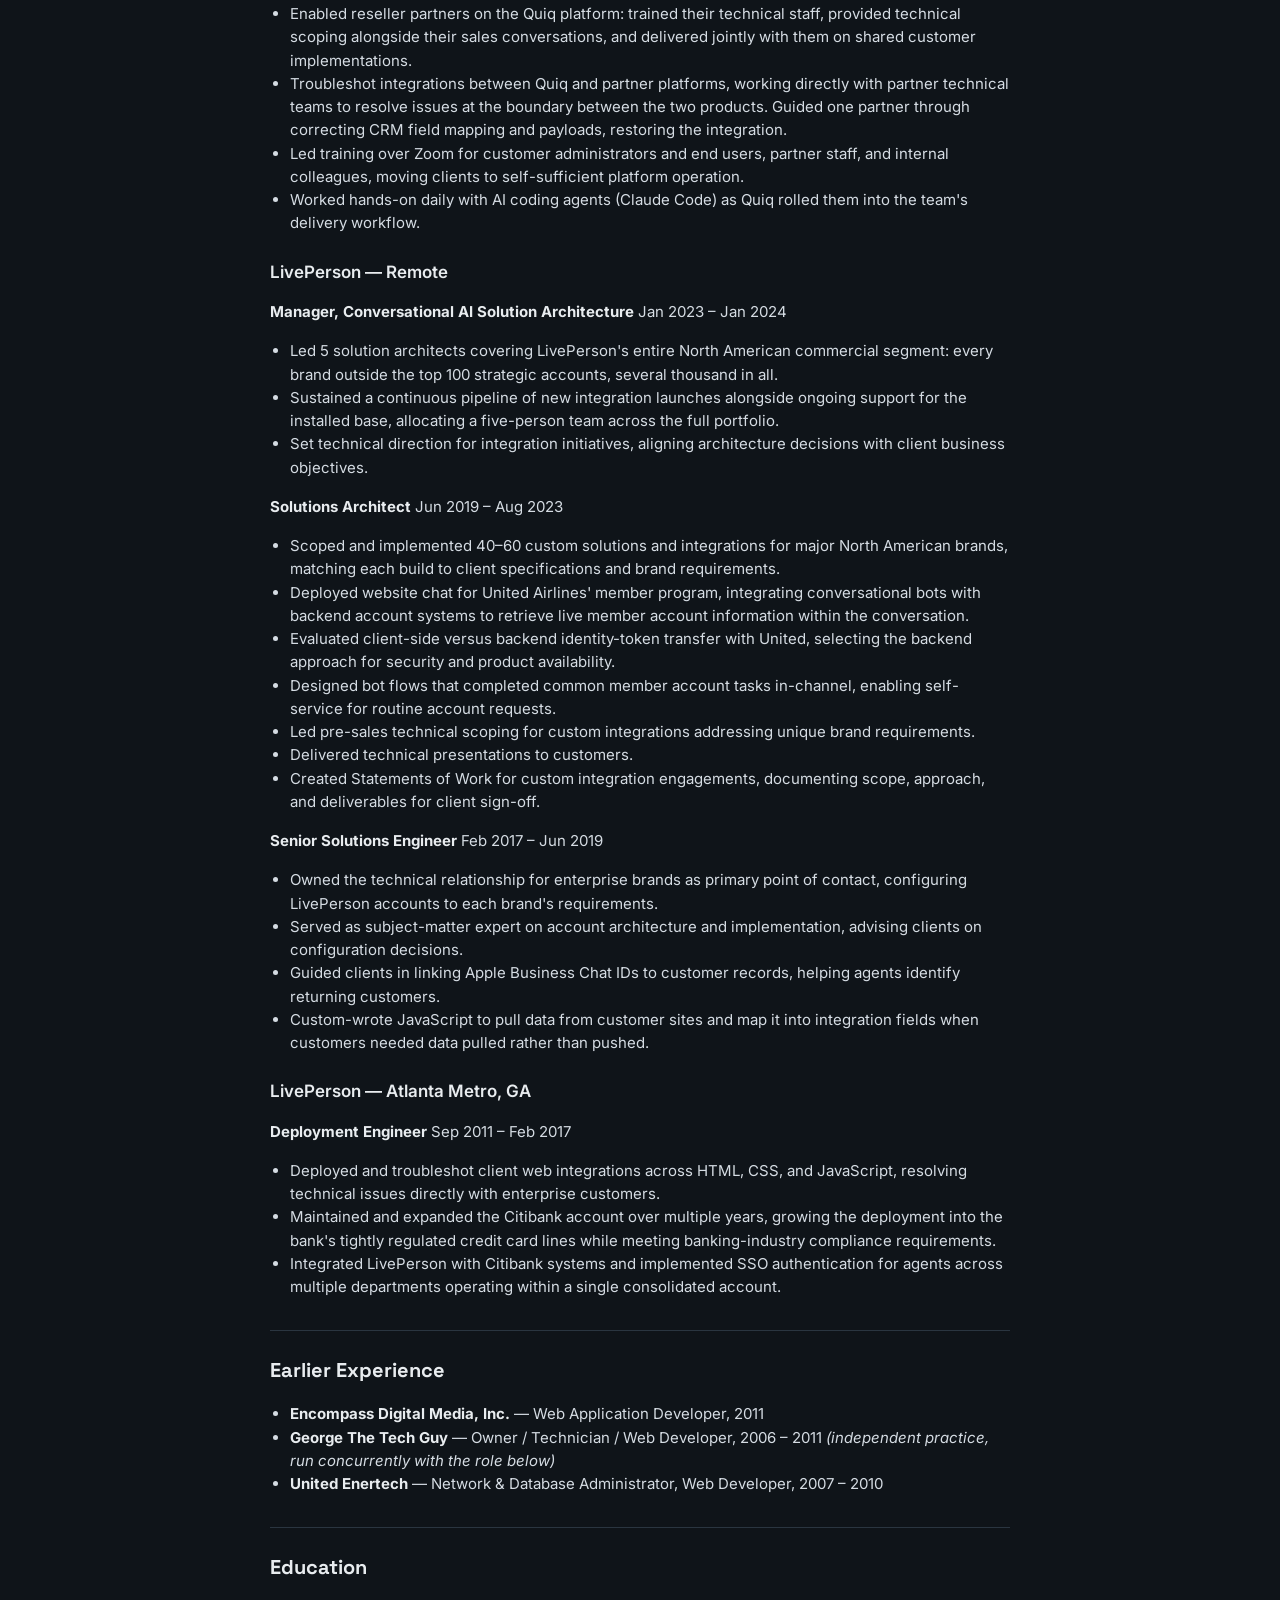
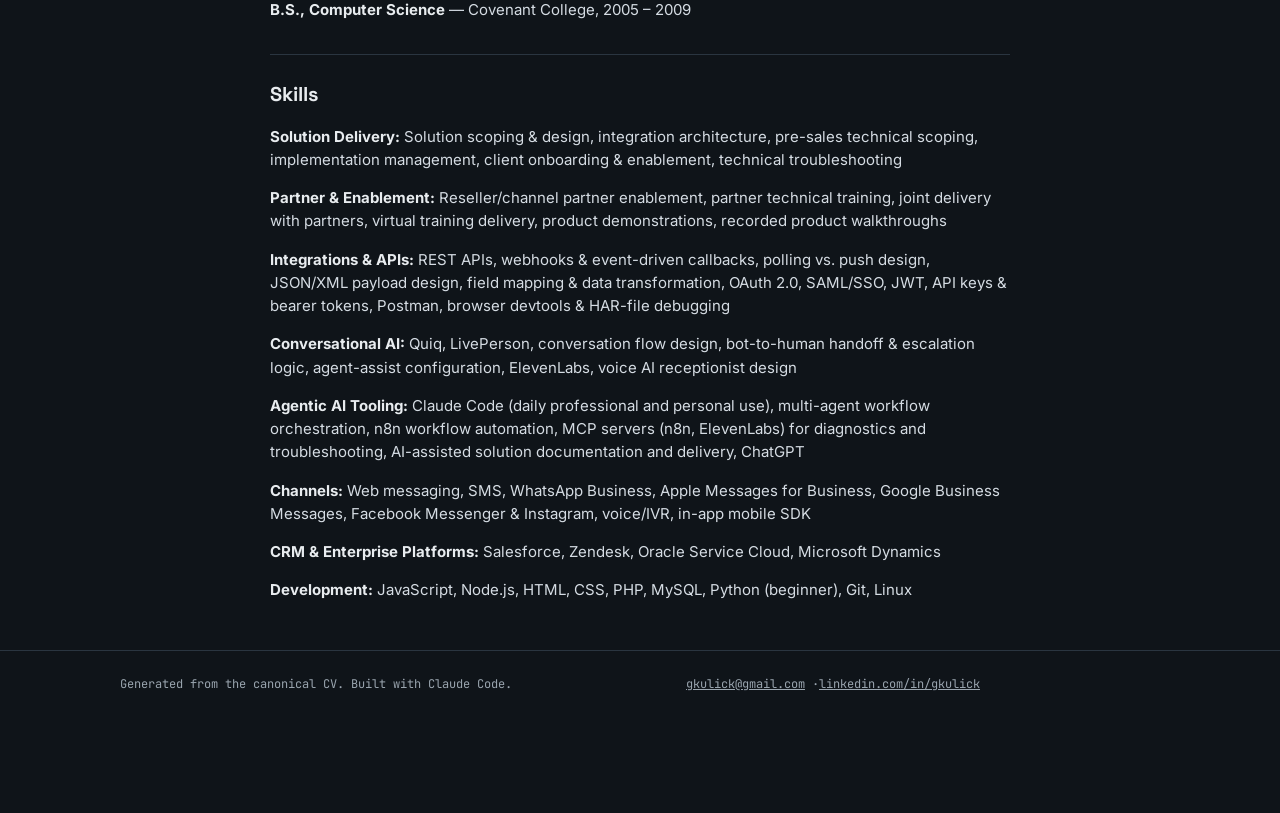
==== commit 21d9c0ac: "Facts: Hodl Capital spelling, several thousand brands, SA to Aug 2023, education 2005-2009, earlier-" ====
--- a/resume/index.html
+++ b/resume/index.html
@@ -41,16 +41,16 @@
 </header>
 <main id="main" class="wrap resume">
   <div class="actions" style="margin: 8px 0 24px">
-    <a class="btn btn-primary" href="../assets/George_Kulick_Resume.pdf?v=2110ed68" download>Download PDF</a>
+    <a class="btn btn-primary" href="../assets/George_Kulick_Resume.pdf?v=3a0caa9f" download>Download PDF</a>
   </div>
 <h1>George Kulick</h1>
 <p class="contact">Chickamauga, GA (Chattanooga Metro)  |  Open to Remote</p>
 <p class="contact"><!--email_off--><a href="mailto:gkulick@gmail.com">gkulick@gmail.com</a><!--/email_off-->  |  (770) 329-3479  |  <a href="https://linkedin.com/in/gkulick">linkedin.com/in/gkulick</a>  |  <a href="https://georgekulick.com">georgekulick.com</a></p>
 <p class="contact">Solution Architecture  |  Conversational AI  |  Agentic AI Delivery  |  Enterprise Integration Design</p>
 <h2>Summary</h2>
-<p>Solution architect with 15 years designing and delivering enterprise conversational AI and customer-experience integrations. Scoped and implemented 40–60 custom integrations for major North American brands, then led a five-person architecture team supporting an entire North American commercial client base of several hundred enterprise accounts. At Quiq, ran 8–9 concurrent enterprise implementations, taking clients from kickoff to production in about one month. Now builds AI agent workflows hands-on, including an ElevenLabs voice receptionist backed by n8n workflows and multi-agent workflows on Claude Code. Works the full lifecycle: pre-sales scoping, integration design, implementation, troubleshooting, and client enablement.</p>
+<p>Solution architect with 15 years designing and delivering enterprise conversational AI and customer-experience integrations. Scoped and implemented 40–60 custom integrations for major North American brands, then led a five-person architecture team supporting an entire North American commercial client base of several thousand brands. At Quiq, ran 8–9 concurrent enterprise implementations, taking clients from kickoff to production in about one month. Now builds AI agent workflows hands-on, including an ElevenLabs voice receptionist backed by n8n workflows and multi-agent workflows on Claude Code. Works the full lifecycle: pre-sales scoping, integration design, implementation, troubleshooting, and client enablement.</p>
 <h2>Professional Experience</h2>
-<h3>Hold Capital LLC — Chickamauga, GA</h3>
+<h3>Hodl Capital LLC — Chickamauga, GA</h3>
 <p><strong>Founder &amp; Owner</strong> Mar 2024 – Present</p>
 <ul>
 <li>Founded and run a Georgia holding company for three small businesses: Chattanooga Totes (chattanoogatotes.com), a moving-supply company that rents heavy-duty HDPE bins in place of cardboard boxes; Simple Path Homeschool (simplepathhomeschool.com), an online Pre-K–12 homeschool curriculum that helps families meet their state's requirements; and Scenic City Voice, a service that adds AI voice assistants to small-business phone lines as a front-desk receptionist or after-hours overflow instead of voicemail.</li>
@@ -65,6 +65,7 @@
 <li>Launched 14-language web chat for InSinkErator UK where no language data was available before the conversation began. Built a custom front-end JavaScript selection menu, then adapted bot responses and conversation routing to each customer's choice.</li>
 <li>Layered real-time translation over that routing so an English-only agent team could serve all 14 languages without staffing multilingual agents.</li>
 <li>Owned end-to-end delivery of the Quiq conversational AI platform: requirements discovery, configuration, integration, testing, launch, and post-launch support.</li>
+<li>Contributed to competitive vendor evaluations, consistently ranking Quiq in the top two.</li>
 <li>Enabled reseller partners on the Quiq platform: trained their technical staff, provided technical scoping alongside their sales conversations, and delivered jointly with them on shared customer implementations.</li>
 <li>Troubleshot integrations between Quiq and partner platforms, working directly with partner technical teams to resolve issues at the boundary between the two products. Guided one partner through correcting CRM field mapping and payloads, restoring the integration.</li>
 <li>Led training over Zoom for customer administrators and end users, partner staff, and internal colleagues, moving clients to self-sufficient platform operation.</li>
@@ -73,17 +74,18 @@
 <h3>LivePerson — Remote</h3>
 <p><strong>Manager, Conversational AI Solution Architecture</strong> Jan 2023 – Jan 2024</p>
 <ul>
-<li>Led 5 solution architects covering LivePerson's entire North American commercial segment: every account outside the top 100 strategic brands, numbering in the hundreds.</li>
+<li>Led 5 solution architects covering LivePerson's entire North American commercial segment: every brand outside the top 100 strategic accounts, several thousand in all.</li>
 <li>Sustained a continuous pipeline of new integration launches alongside ongoing support for the installed base, allocating a five-person team across the full portfolio.</li>
 <li>Set technical direction for integration initiatives, aligning architecture decisions with client business objectives.</li>
 </ul>
-<p><strong>Solutions Architect</strong> Jun 2019 – Jan 2023</p>
+<p><strong>Solutions Architect</strong> Jun 2019 – Aug 2023</p>
 <ul>
 <li>Scoped and implemented 40–60 custom solutions and integrations for major North American brands, matching each build to client specifications and brand requirements.</li>
 <li>Deployed website chat for United Airlines' member program, integrating conversational bots with backend account systems to retrieve live member account information within the conversation.</li>
 <li>Evaluated client-side versus backend identity-token transfer with United, selecting the backend approach for security and product availability.</li>
 <li>Designed bot flows that completed common member account tasks in-channel, enabling self-service for routine account requests.</li>
 <li>Led pre-sales technical scoping for custom integrations addressing unique brand requirements.</li>
+<li>Delivered technical presentations to customers.</li>
 <li>Created Statements of Work for custom integration engagements, documenting scope, approach, and deliverables for client sign-off.</li>
 </ul>
 <p><strong>Senior Solutions Engineer</strong> Feb 2017 – Jun 2019</p>
@@ -93,6 +95,7 @@
 <li>Guided clients in linking Apple Business Chat IDs to customer records, helping agents identify returning customers.</li>
 <li>Custom-wrote JavaScript to pull data from customer sites and map it into integration fields when customers needed data pulled rather than pushed.</li>
 </ul>
+<h3>LivePerson — Atlanta Metro, GA</h3>
 <p><strong>Deployment Engineer</strong> Sep 2011 – Feb 2017</p>
 <ul>
 <li>Deployed and troubleshot client web integrations across HTML, CSS, and JavaScript, resolving technical issues directly with enterprise customers.</li>
@@ -101,12 +104,12 @@
 </ul>
 <h2>Earlier Experience</h2>
 <ul>
-<li><strong>Encompass Digital Media, Inc.</strong> — Web Application Developer, 2010 – 2011</li>
+<li><strong>Encompass Digital Media, Inc.</strong> — Web Application Developer, 2011</li>
 <li><strong>George The Tech Guy</strong> — Owner / Technician / Web Developer, 2006 – 2011 <em>(independent practice, run concurrently with the role below)</em></li>
-<li><strong>United Enertech</strong> — Network &amp; Database Administrator, Web Developer, 2006 – 2010</li>
+<li><strong>United Enertech</strong> — Network &amp; Database Administrator, Web Developer, 2007 – 2010</li>
 </ul>
 <h2>Education</h2>
-<p><strong>B.S., Computer Science</strong> — Covenant College, 2006</p>
+<p><strong>B.S., Computer Science</strong> — Covenant College, 2005 – 2009</p>
 <h2>Skills</h2>
 <p><strong>Solution Delivery:</strong> Solution scoping &amp; design, integration architecture, pre-sales technical scoping, implementation management, client onboarding &amp; enablement, technical troubleshooting</p>
 <p><strong>Partner &amp; Enablement:</strong> Reseller/channel partner enablement, partner technical training, joint delivery with partners, virtual training delivery, product demonstrations, recorded product walkthroughs</p>
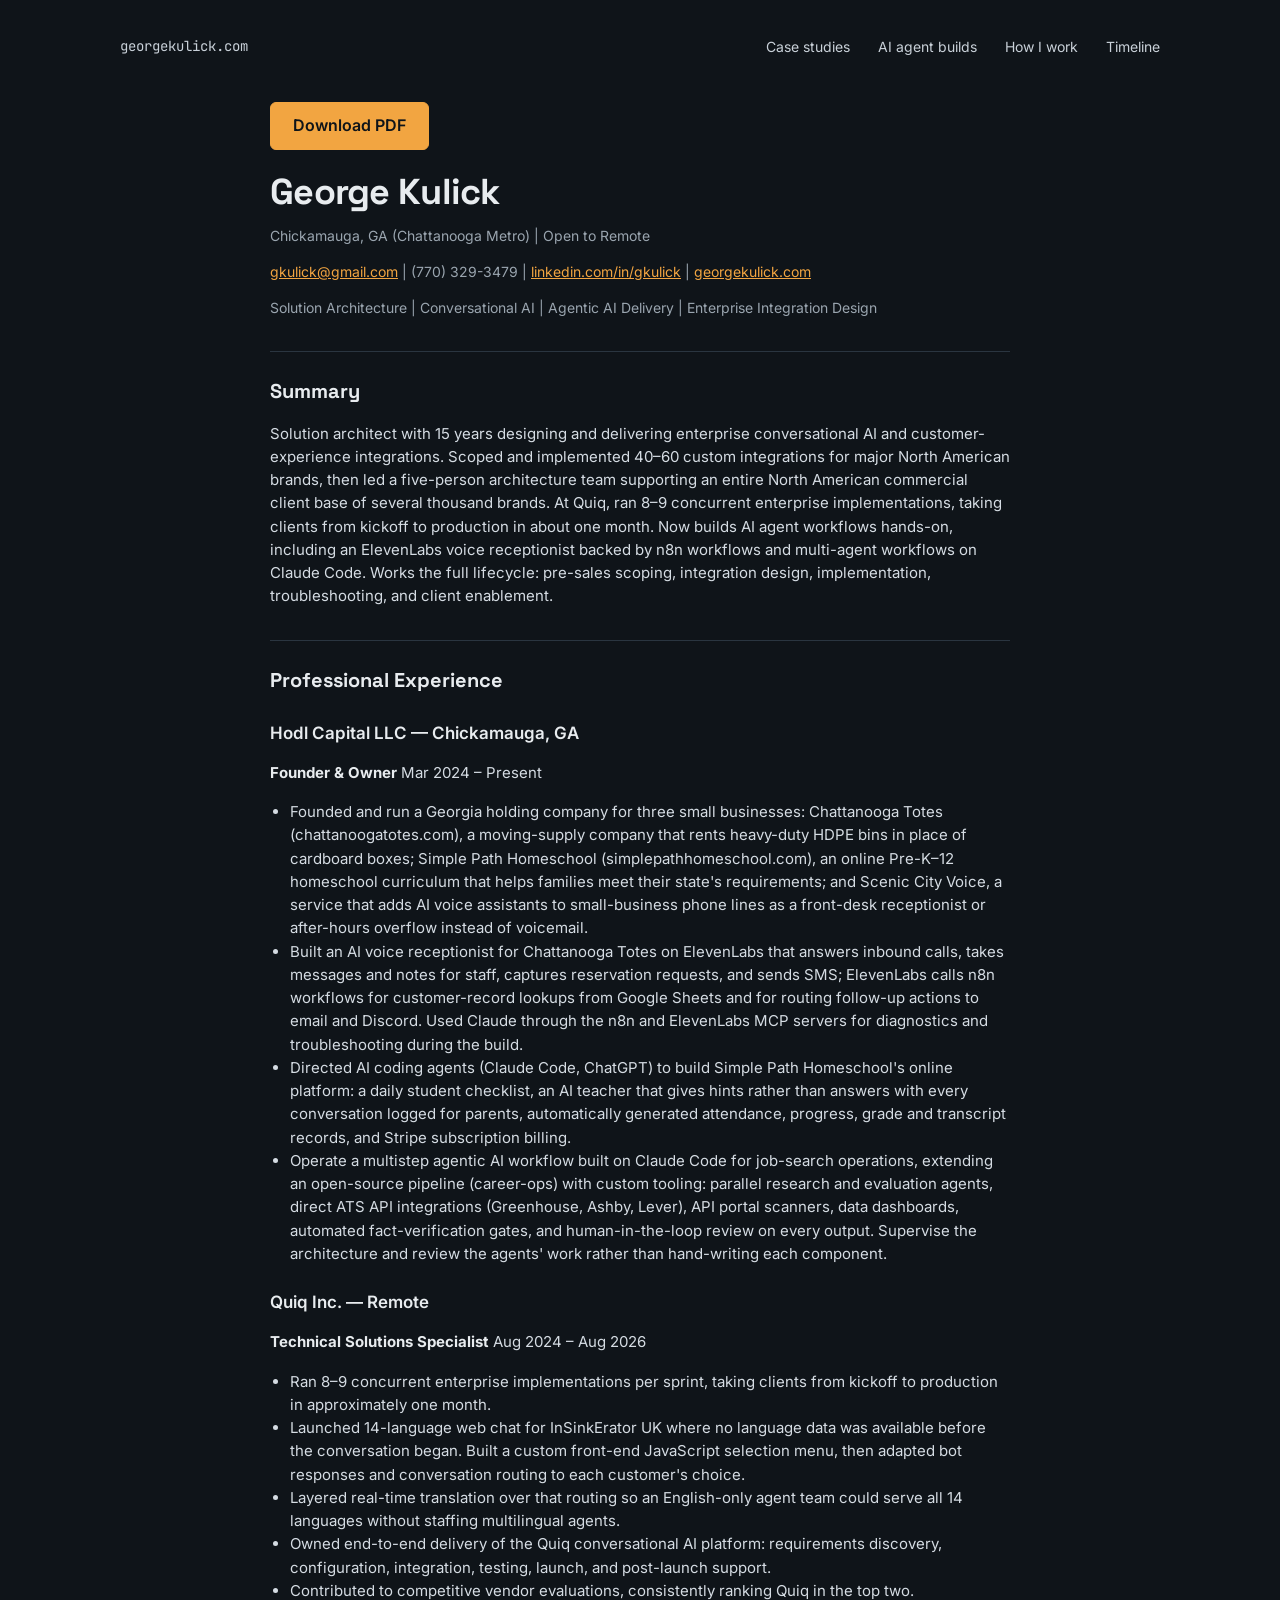
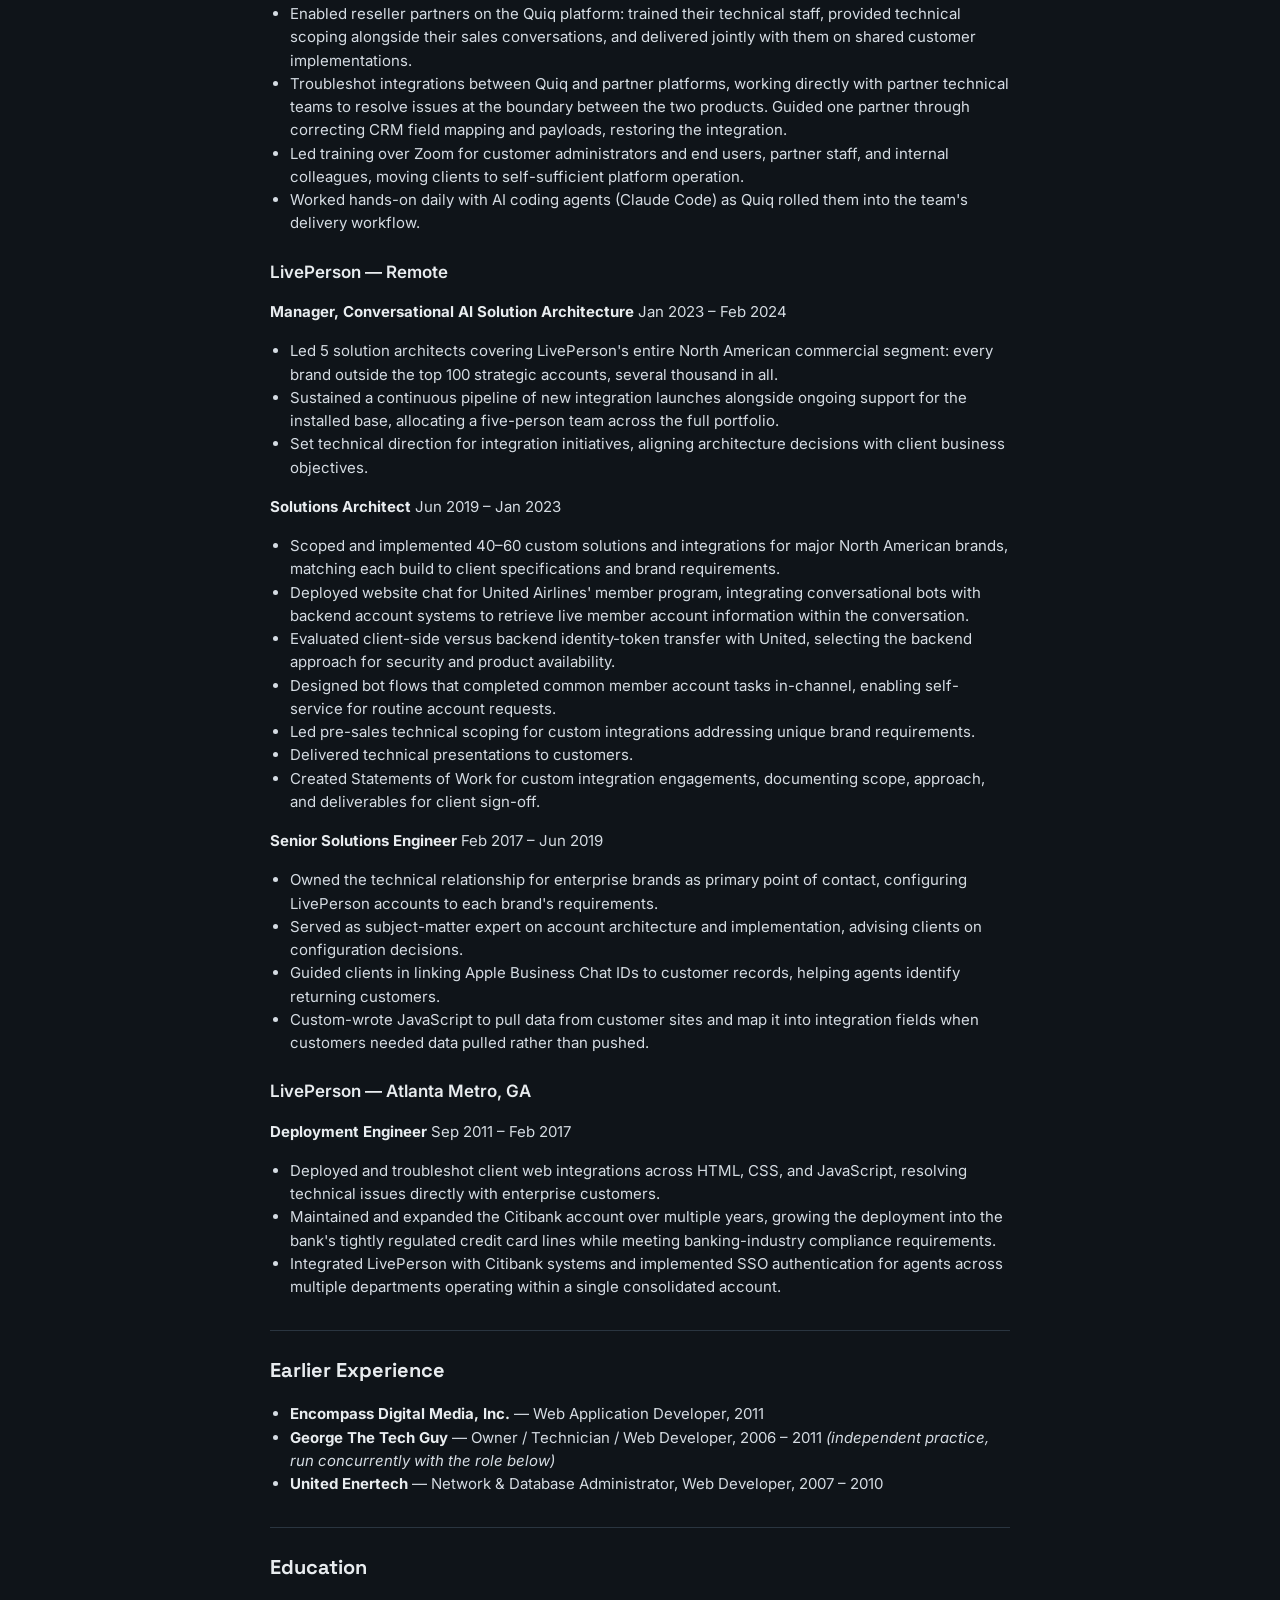
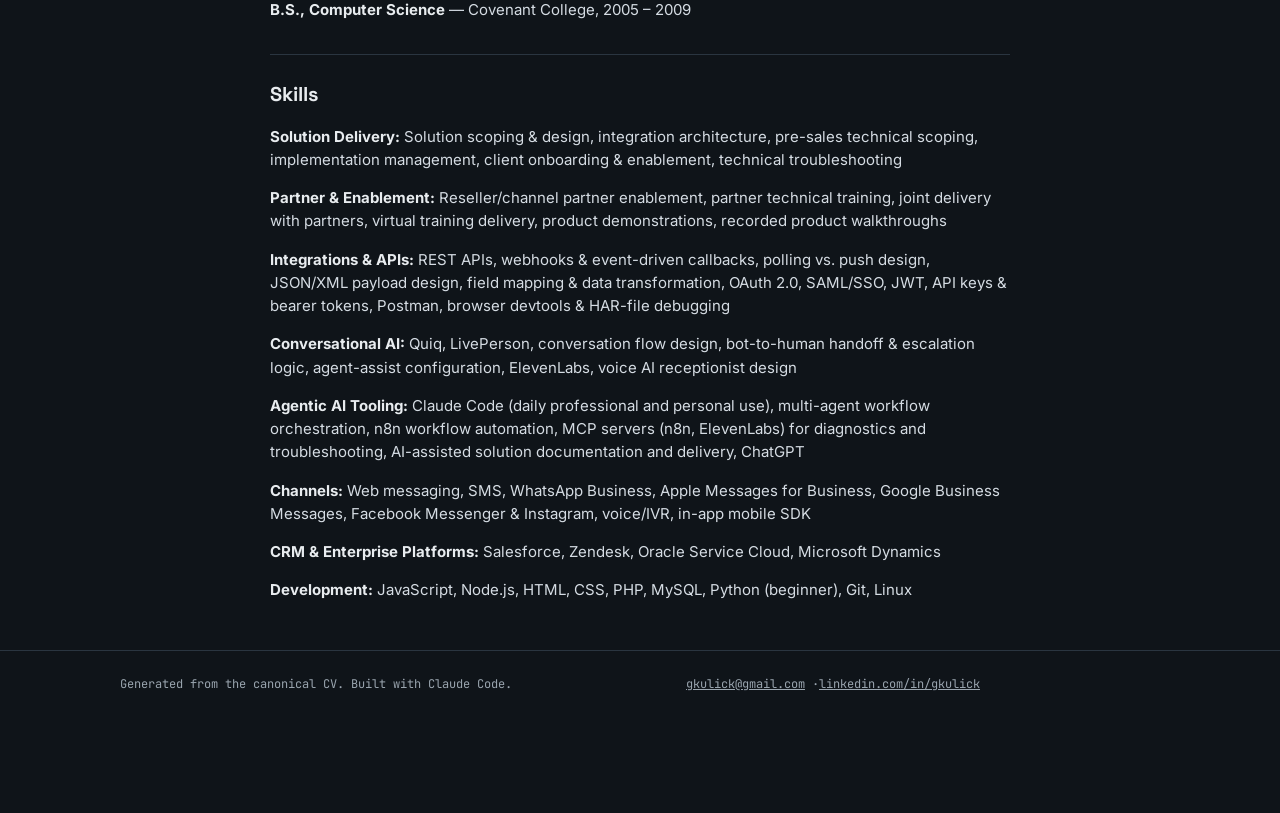
==== commit e87cceb8: "Facts: Solutions Architect ends Jan 2023, Manager ends Feb 2024 Co-Authored-By: Claude Opus 5.5 <nor" ====
--- a/resume/index.html
+++ b/resume/index.html
@@ -41,7 +41,7 @@
 </header>
 <main id="main" class="wrap resume">
   <div class="actions" style="margin: 8px 0 24px">
-    <a class="btn btn-primary" href="../assets/George_Kulick_Resume.pdf?v=3a0caa9f" download>Download PDF</a>
+    <a class="btn btn-primary" href="../assets/George_Kulick_Resume.pdf?v=8f7e5f0a" download>Download PDF</a>
   </div>
 <h1>George Kulick</h1>
 <p class="contact">Chickamauga, GA (Chattanooga Metro)  |  Open to Remote</p>
@@ -72,13 +72,13 @@
 <li>Worked hands-on daily with AI coding agents (Claude Code) as Quiq rolled them into the team's delivery workflow.</li>
 </ul>
 <h3>LivePerson — Remote</h3>
-<p><strong>Manager, Conversational AI Solution Architecture</strong> Jan 2023 – Jan 2024</p>
+<p><strong>Manager, Conversational AI Solution Architecture</strong> Jan 2023 – Feb 2024</p>
 <ul>
 <li>Led 5 solution architects covering LivePerson's entire North American commercial segment: every brand outside the top 100 strategic accounts, several thousand in all.</li>
 <li>Sustained a continuous pipeline of new integration launches alongside ongoing support for the installed base, allocating a five-person team across the full portfolio.</li>
 <li>Set technical direction for integration initiatives, aligning architecture decisions with client business objectives.</li>
 </ul>
-<p><strong>Solutions Architect</strong> Jun 2019 – Aug 2023</p>
+<p><strong>Solutions Architect</strong> Jun 2019 – Jan 2023</p>
 <ul>
 <li>Scoped and implemented 40–60 custom solutions and integrations for major North American brands, matching each build to client specifications and brand requirements.</li>
 <li>Deployed website chat for United Airlines' member program, integrating conversational bots with backend account systems to retrieve live member account information within the conversation.</li>
